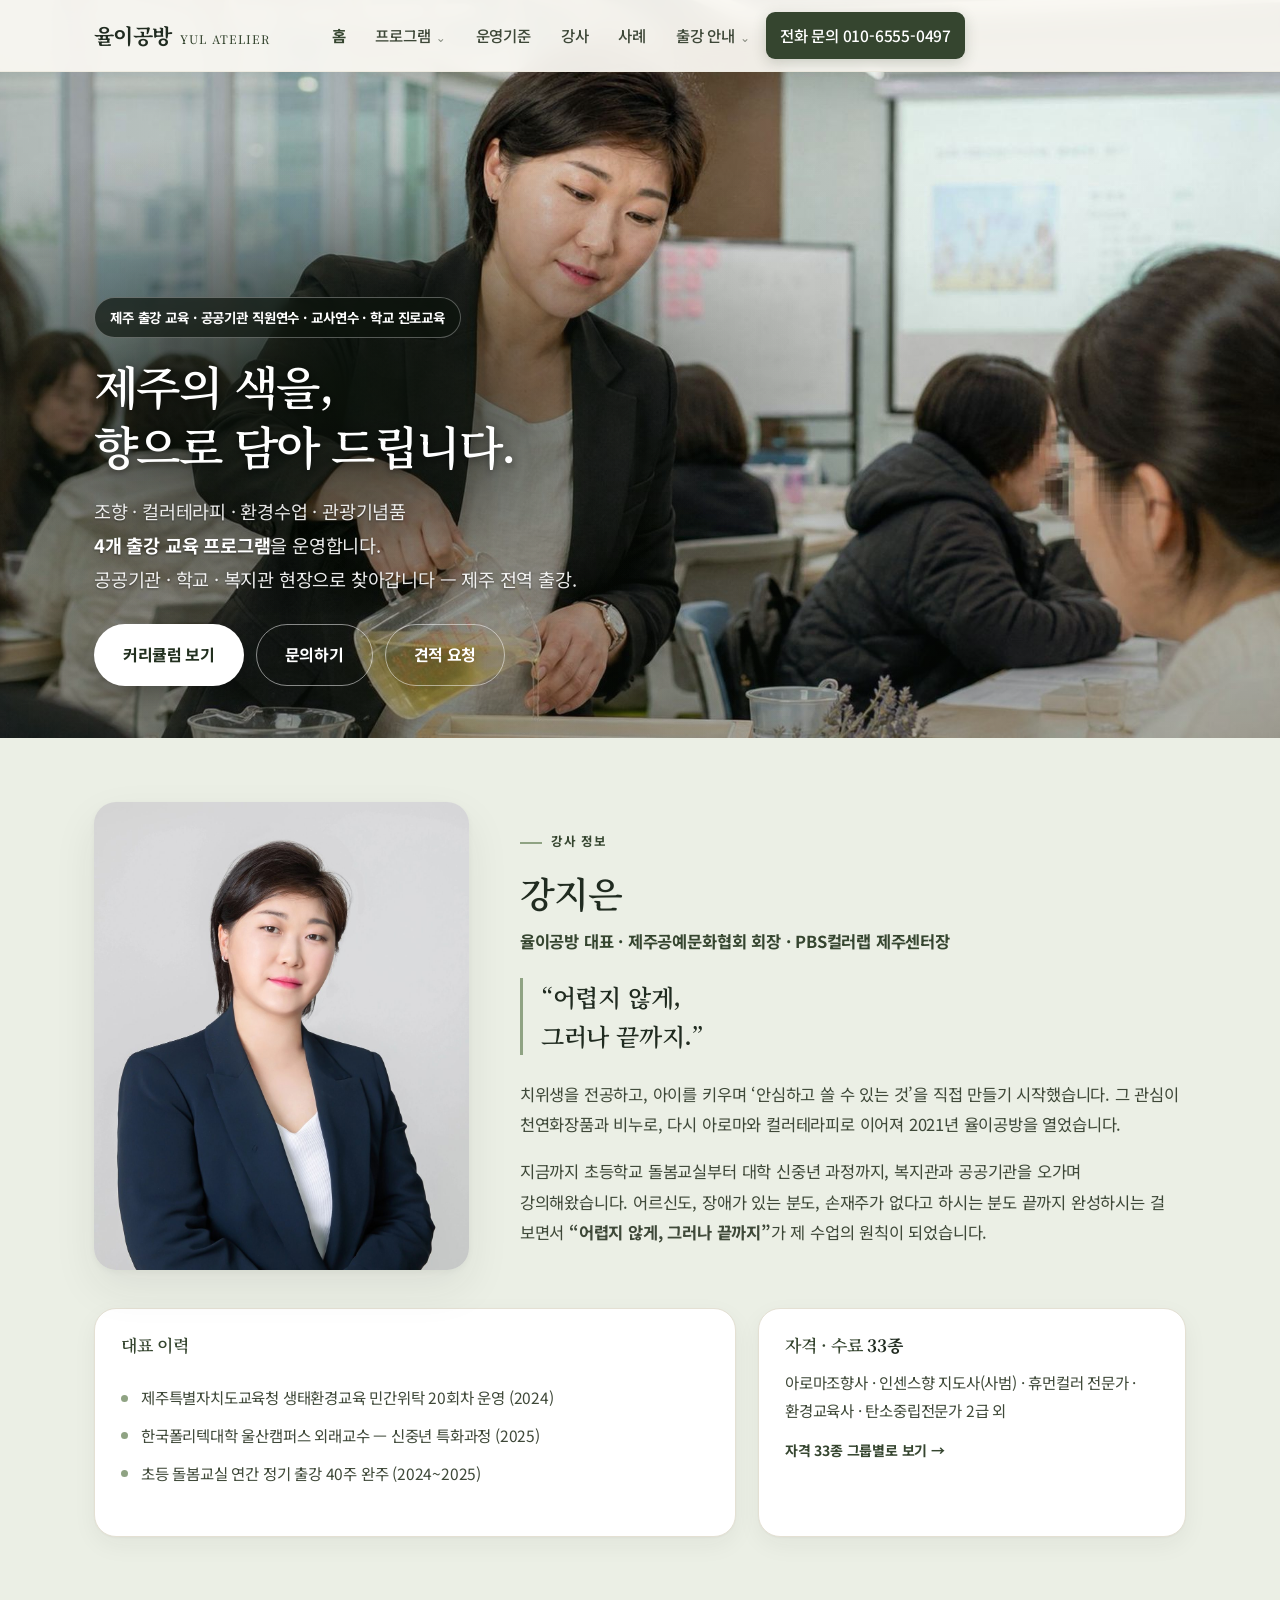
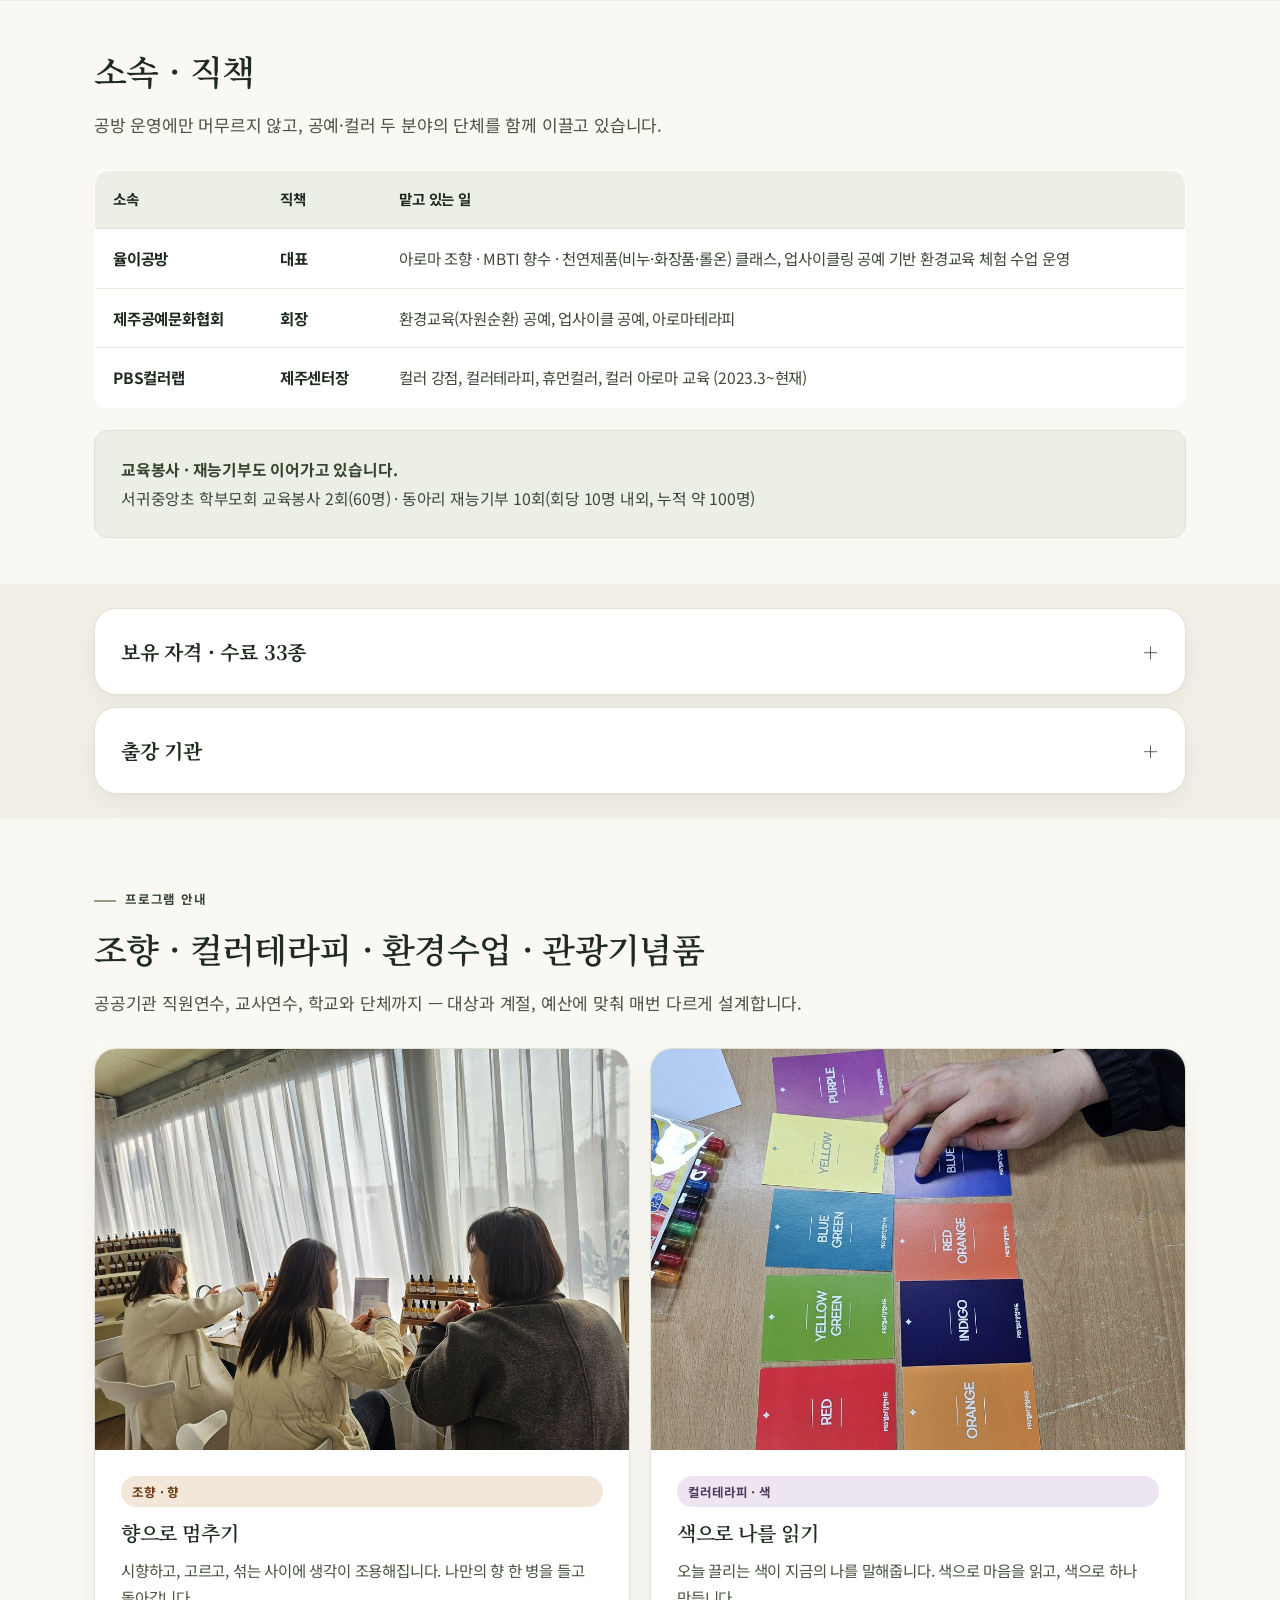
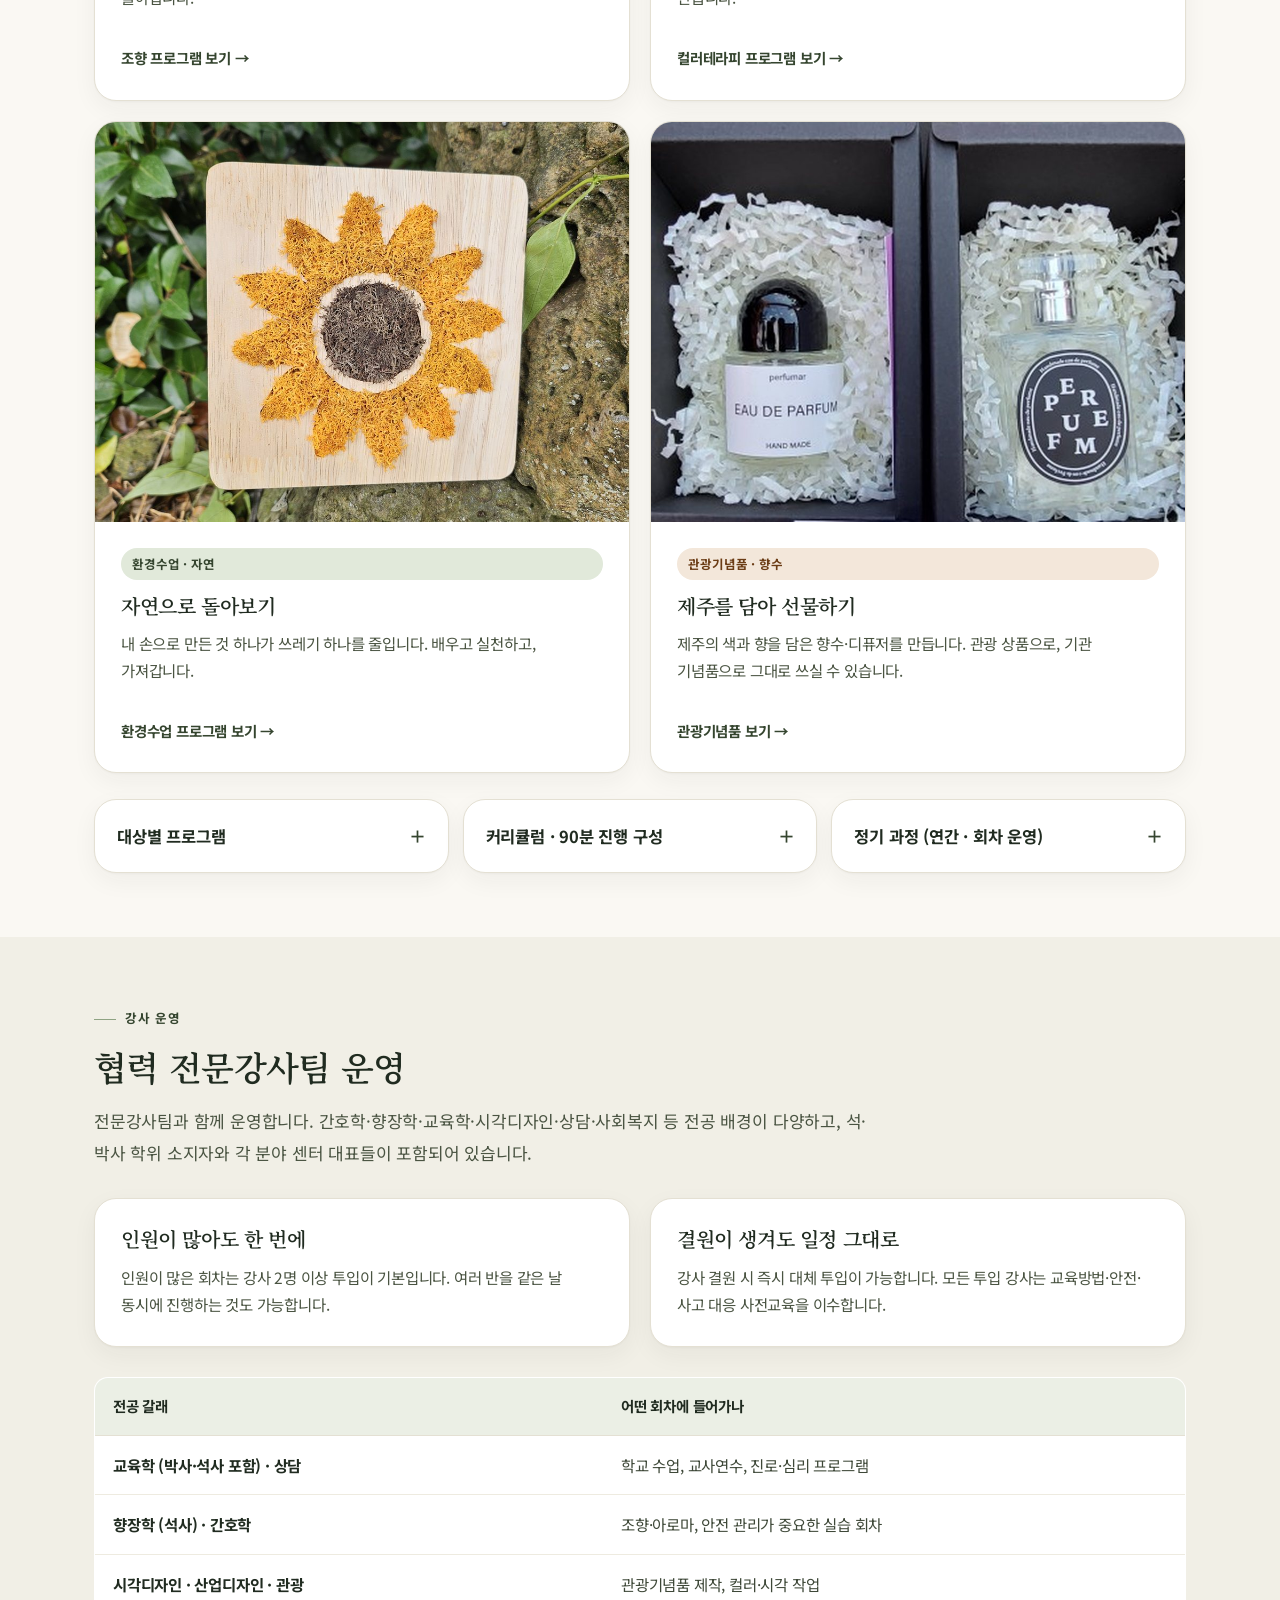
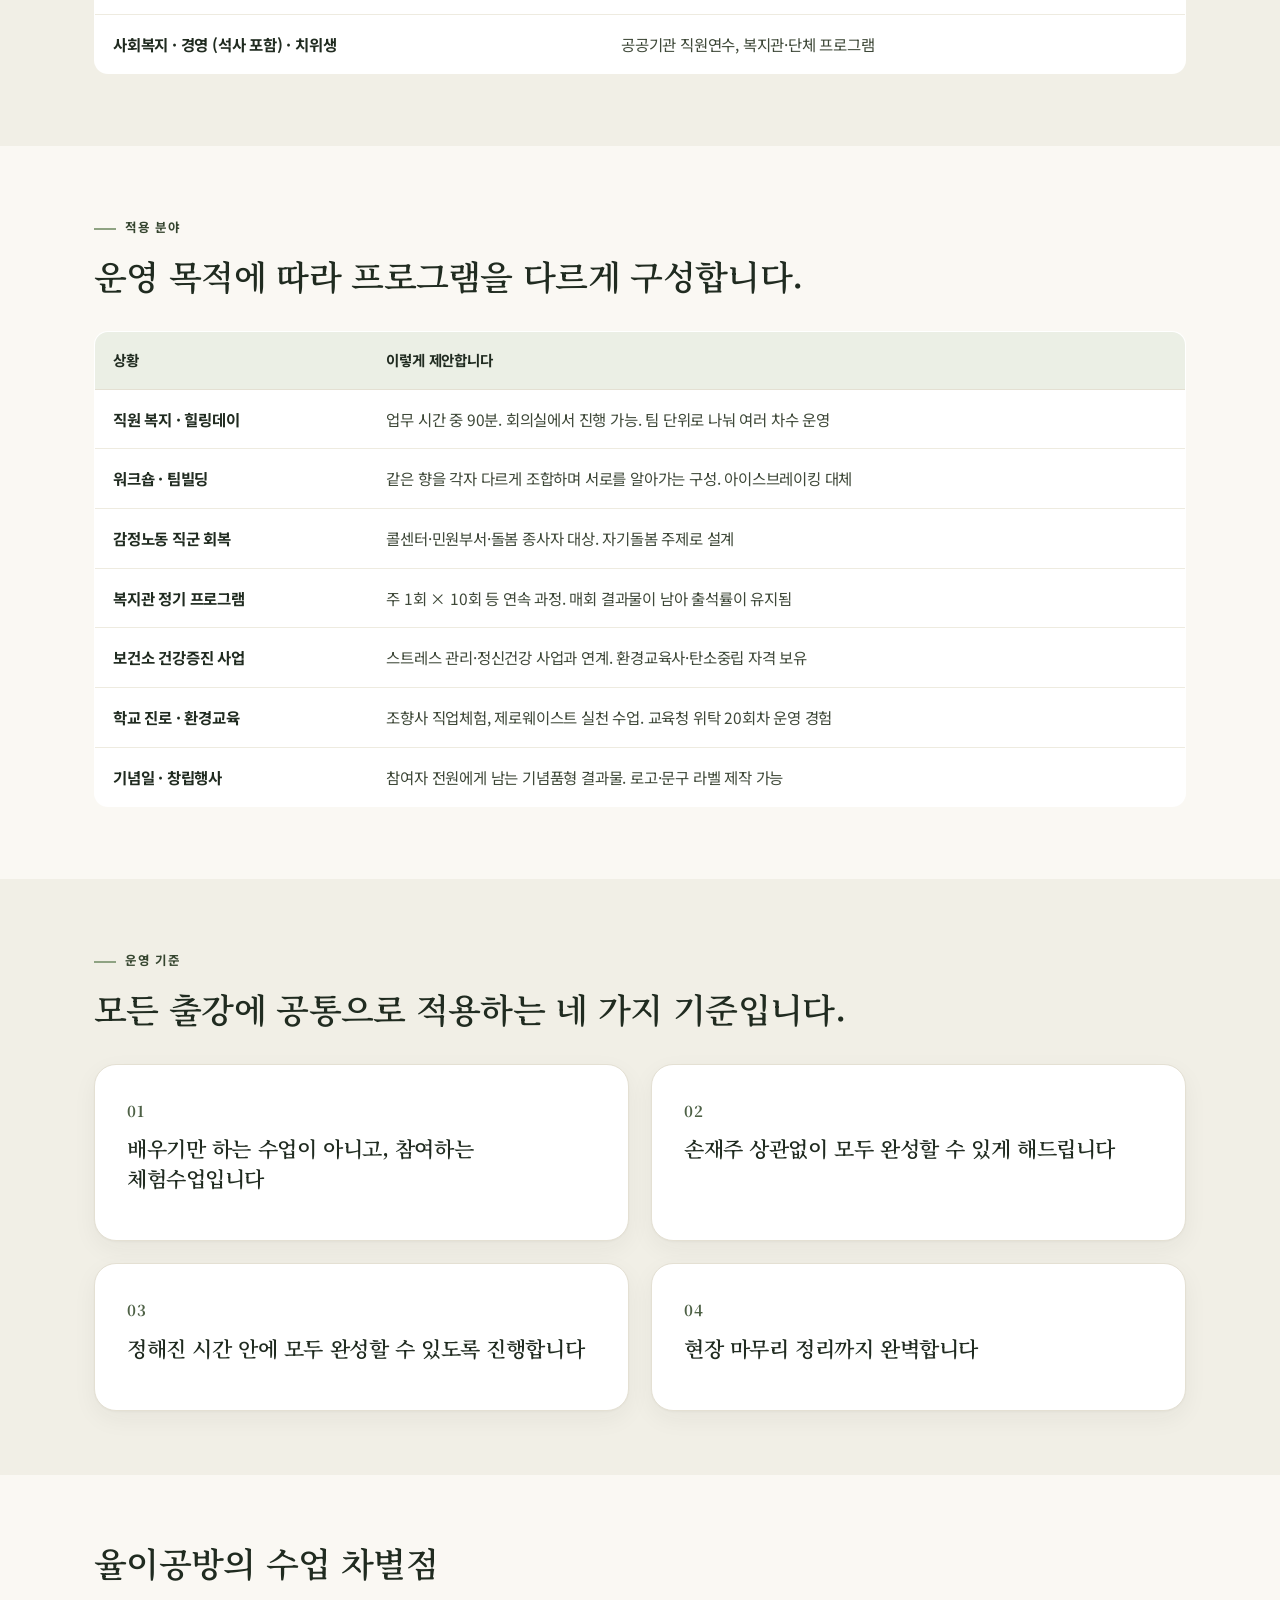
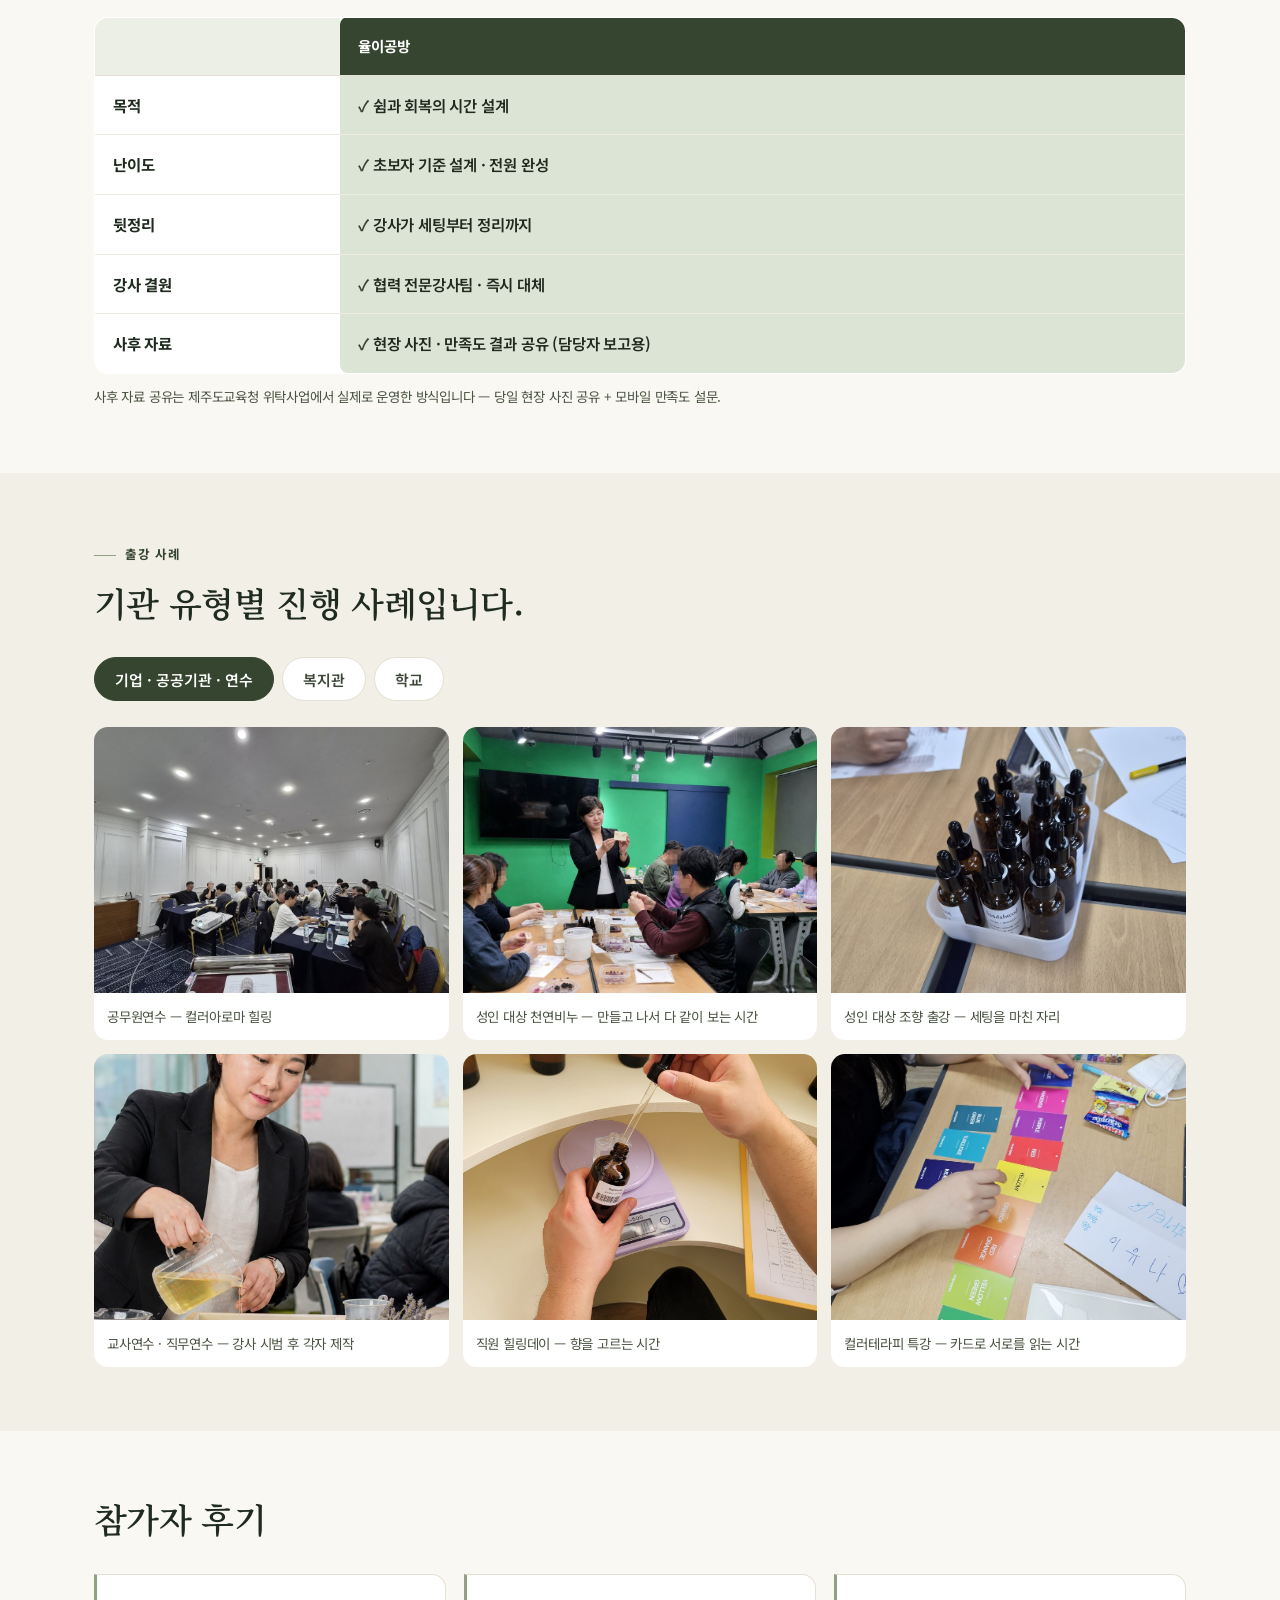
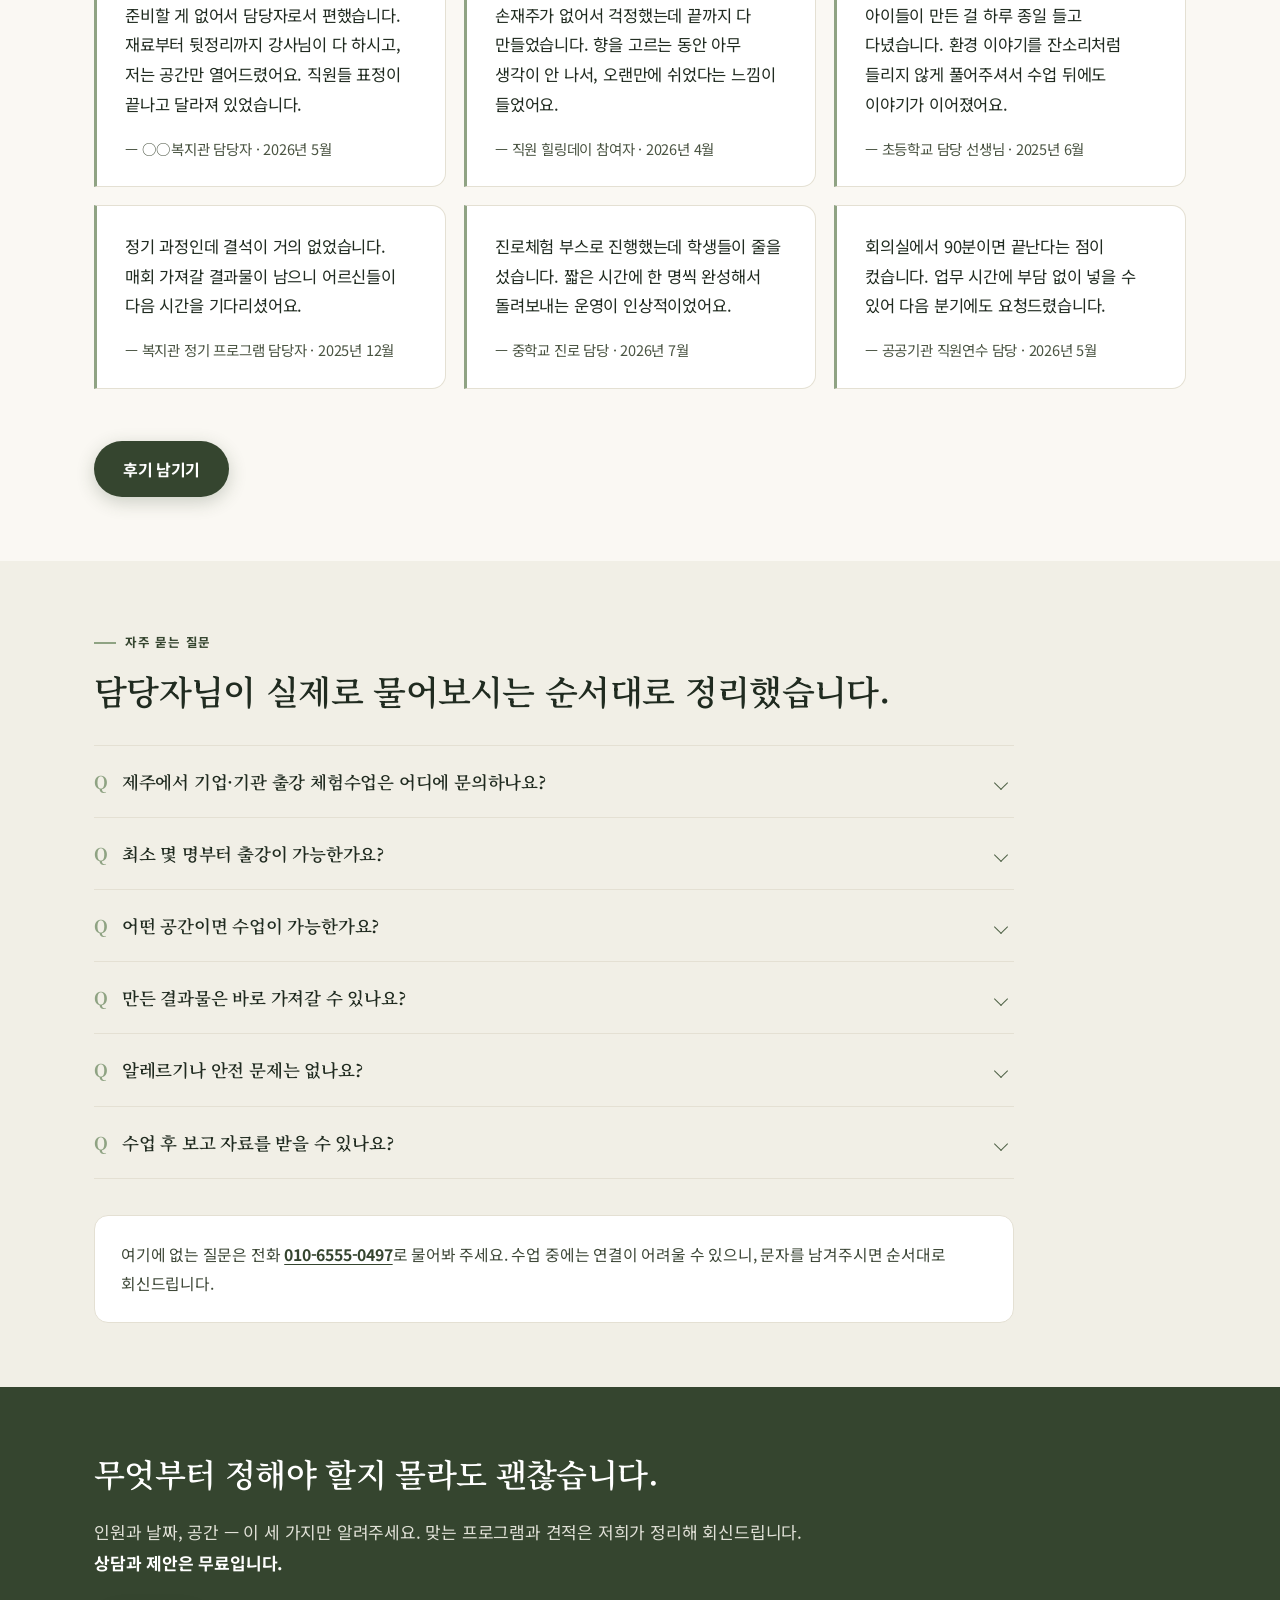
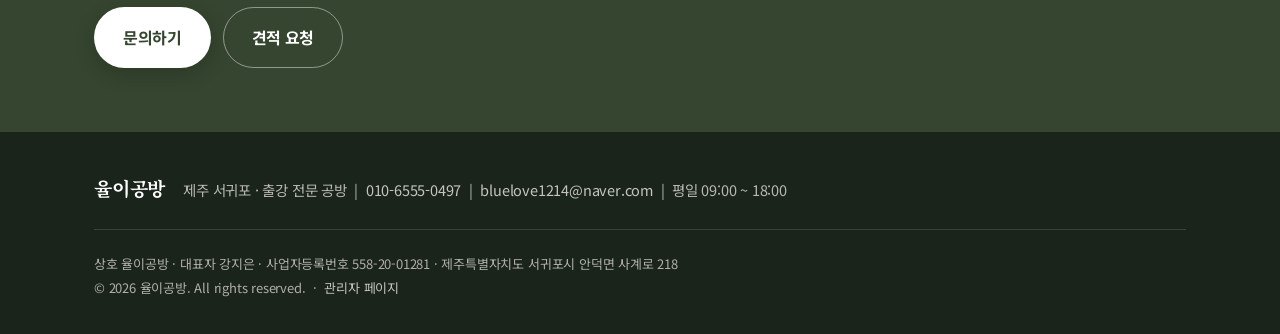
==== index.html @ c39d5381 "Add files via upload" ====
<!DOCTYPE html>
<html lang="ko">
<head>
<meta charset="utf-8">
<meta name="viewport" content="width=device-width,initial-scale=1,viewport-fit=cover">
<title>제주 출강 전문 공방 | 율이공방 · 공공기관 직원연수 · 교사연수 · 향수 만들기</title>
<meta name="description" content="제주 출강 전문 공방 율이공방. 제주의 색을 향으로 담습니다. 공공기관 직원연수, 교사연수, 학교 교육, 관광기념품 향수 만들기. 재료 준비부터 뒷정리까지 저희가 하고, 정해진 시간 안에 전원 완성합니다.">
<meta name="keywords" content="제주 출강수업, 공공기관 직원연수, 공무원 교육, 교사연수, 제주 조향클래스, 제주 향수만들기 출강, 관광기념품 향수, 학교 체험교육, 컬러테라피 출강, 퍼스널컬러 강의, 환경교육 출강, 천연비누 만들기 출강, 단체 체험수업, 서귀포 공방, 아로마테라피 강의">
<meta name="author" content="율이공방 강지은">
<!-- TODO 배포 시 아래 주소를 실제 도메인으로 한꺼번에 바꿔 주세요 (canonical / og:url / sitemap.xml / robots.txt) -->
<link rel="canonical" href="https://yulyi.co.kr/">

<meta property="og:type" content="website">
<meta property="og:site_name" content="율이공방">
<meta property="og:locale" content="ko_KR">
<meta property="og:url" content="https://yulyi.co.kr/">
<meta property="og:title" content="제주의 색을, 향으로 담아 드립니다 | 율이공방">
<meta property="og:description" content="제주 출강 전문 공방. 공공기관 직원연수·교사연수·학교 교육·관광기념품 향수 만들기. 준비부터 뒷정리까지 저희가 합니다.">
<meta property="og:image" content="https://yulyi.co.kr/og-cover.jpg">
<meta property="og:image:width" content="1200">
<meta property="og:image:height" content="630">
<meta property="og:image:type" content="image/jpeg">
<meta property="og:image:alt" content="율이공방 대표 강지은 — 제주 출강 전문 공방">
<meta name="twitter:card" content="summary_large_image">
<meta name="twitter:title" content="제주의 색을, 향으로 담아 드립니다 | 율이공방">
<meta name="twitter:description" content="제주 출강 전문 공방. 공공기관 직원연수·교사연수·향수 만들기.">
<meta name="twitter:image" content="https://yulyi.co.kr/og-cover.jpg">
<meta name="theme-color" content="#35452F">

<link rel="icon" href="/favicon.ico" sizes="any">
<link rel="icon" href="/favicon.svg" type="image/svg+xml">
<link rel="apple-touch-icon" href="/apple-touch-icon.png">
<!-- 영상이 시작되기 전까지 보일 포스터(첫 프레임)를 가장 먼저 받아온다 -->
<link rel="preload" as="image" href="assets/img/hero-video-poster.jpg"
      media="(min-width:701px)" fetchpriority="high">
<link rel="preload" as="image" href="assets/img/hero-video-poster-m.jpg"
      media="(max-width:700px)" fetchpriority="high">
<!-- 검색엔진 소유확인 — 등록하면 아래 두 줄의 주석을 풀고 코드를 넣으세요
<meta name="naver-site-verification" content="여기에 네이버 코드">
<meta name="google-site-verification" content="여기에 구글 코드">
-->
<link rel="preconnect" href="https://fonts.googleapis.com">
<link rel="preconnect" href="https://fonts.gstatic.com" crossorigin>
<link href="https://fonts.googleapis.com/css2?family=Noto+Sans+KR:wght@400;500;700&family=Noto+Serif+KR:wght@500;600;700&display=optional" rel="stylesheet">
<link rel="stylesheet" href="assets/style.css?v=26">

<script type="application/ld+json">
{ "@context":"https://schema.org",
  "@graph":[
    { "@type":"WebSite",
      "@id":"https://yulyi.co.kr/#website",
      "name":"율이공방",
      "url":"https://yulyi.co.kr/",
      "inLanguage":"ko-KR",
      "publisher":{ "@id":"https://yulyi.co.kr/#org" } },
    { "@type":"WebPage",
      "@id":"https://yulyi.co.kr/#webpage",
      "url":"https://yulyi.co.kr/",
      "name":"제주 출강 전문 공방 | 율이공방",
      "isPartOf":{ "@id":"https://yulyi.co.kr/#website" },
      "about":{ "@id":"https://yulyi.co.kr/#org" },
      "primaryImageOfPage":"https://yulyi.co.kr/og-cover.jpg" },
    { "@type":["Organization","LocalBusiness"],
      "@id":"https://yulyi.co.kr/#org",
      "name":"율이공방",
      "alternateName":"Yul Atelier",
      "url":"https://yulyi.co.kr/",
      "description":"제주 서귀포에 있는 출강 전문 공방. 공공기관 직원연수, 교사연수, 학교 교육, 관광기념품 향수 만들기를 제주 전역으로 찾아가 진행합니다.",
      "foundingDate":"2021-10",
      "telephone":"+82-10-6555-0497",
      "email":"bluelove1214@naver.com",
      "founder":{ "@id":"https://yulyi.co.kr/#kang" },
      "employee":{ "@id":"https://yulyi.co.kr/#kang" },
      "address":{ "@type":"PostalAddress","streetAddress":"안덕면 사계로 218","addressLocality":"서귀포시","addressRegion":"제주특별자치도","addressCountry":"KR" },
      "areaServed": ["제주특별자치도"],
      "openingHours":"Mo-Fr 09:00-18:00",
      "image":"https://yulyi.co.kr/og-cover.jpg",
      "makesOffer":[
        {"@type":"Offer","itemOffered":{"@type":"Service","name":"조향 출강 수업 — 나만의 시그니처 향수·아로마 롤온"}},
        {"@type":"Offer","itemOffered":{"@type":"Service","name":"컬러테라피 출강 수업 — 휴먼컬러·컬러강점"}},
        {"@type":"Offer","itemOffered":{"@type":"Service","name":"환경수업 출강 — 천연제품·업사이클링·스칸디아모스"}},
        {"@type":"Offer","itemOffered":{"@type":"Service","name":"관광기념품 향수 제작 — 제주 관광상품·기관 기념품"}}
      ]
    },
    { "@type":"Person",
      "@id":"https://yulyi.co.kr/#kang",
      "name":"강지은",
      "jobTitle":"율이공방 대표 · 제주공예문화협회 회장 · PBS컬러랩 제주센터장",
      "worksFor":{ "@id":"https://yulyi.co.kr/#org" },
      "image":"https://yulyi.co.kr/assets/img/kang-jieun.jpg",
      "knowsAbout":["조향","아로마테라피","컬러테라피","퍼스널컬러","환경교육","탄소중립","천연화장품","천연비누"],
      "hasCredential":[
        {"@type":"EducationalOccupationalCredential","name":"필크라이스트 아로마 조향사","credentialCategory":"자격증","recognizedBy":{"@type":"Organization","name":"국제아로마테라피협회(IAA)"}},
        {"@type":"EducationalOccupationalCredential","name":"인센스 향 지도사(사범)","credentialCategory":"자격증","recognizedBy":{"@type":"Organization","name":"한국양초공예협회(KCCA)"}},
        {"@type":"EducationalOccupationalCredential","name":"Color Practitioner Course","credentialCategory":"자격증","recognizedBy":{"@type":"Organization","name":"(사)한국색채심리치료협회"}},
        {"@type":"EducationalOccupationalCredential","name":"환경교육사 3급","credentialCategory":"국가자격","recognizedBy":{"@type":"Organization","name":"기후에너지환경부"}},
        {"@type":"EducationalOccupationalCredential","name":"탄소중립전문가 2급","credentialCategory":"자격증"}
      ]
    }
  ]}
</script>
</head>
<body id="top">

<header class="hd">
  <div class="wrap hd-in">
    <a class="logo" href="#top">율이공방<em>YUL ATELIER</em></a>
    <button class="burger" aria-label="메뉴 열기" aria-expanded="false"><span></span><span></span><span></span></button>
    <nav class="nav">
      <a href="#top" aria-current="page">홈</a>
      <span class="drop"><a href="#curriculum">프로그램</a>
        <span class="drop-menu">
          <a href="scent.html">조향</a>
          <a href="color.html">컬러테라피</a>
          <a href="eco.html">환경수업</a>
          <a href="tour.html">기념품</a>
        </span>
      </span>
      <a href="#promises">운영기준</a>
      <a href="#teacher">강사</a>
      <a href="#portfolio">사례</a>
      <span class="drop"><a href="#flow">출강 안내</a>
        <span class="drop-menu">
          <a href="#flow">진행 구성 (90분)</a>
          <a href="#annual">정기 과정</a>
          <a href="#faq">자주 묻는 질문</a>
        </span>
      </span>
      <a class="btn-ask" href="tel:01065550497">전화 문의 010-6555-0497</a>
    </nav>
  </div>
</header>

<main>

<section class="hero" aria-label="율이공방 소개">
  <div class="hero-slides" aria-hidden="true">
    <!-- PC용(가로)과 폰용(세로)을 화면 폭에 맞춰 골라 받습니다.
         포스터는 영상의 첫 프레임이라 시작할 때 화면이 튀지 않습니다.
         data-src / data-poster-m 은 배포 패키지가 파일을 챙겨 가는 표시이기도 합니다. -->
    <video class="hero-video" autoplay muted loop playsinline preload="auto"
           width="1920" height="1080"
           poster="assets/img/hero-video-poster.jpg"
           data-src="assets/video/hero-a2.mp4"
           data-src-m="assets/video/hero-a2-m.mp4"
           data-poster-m="assets/img/hero-video-poster-m.jpg"></video>
    <script>
    (function(){
      var v = document.currentScript.previousElementSibling;
      if (matchMedia('(max-width:700px)').matches){
        v.poster = v.getAttribute('data-poster-m');
        v.src = v.getAttribute('data-src-m');
      } else {
        v.src = v.getAttribute('data-src');
      }
      if (matchMedia('(prefers-reduced-motion: reduce)').matches){
        v.removeAttribute('autoplay'); v.removeAttribute('loop');
      }
    })();
    </script>
  </div>
  <p class="sr-only" data-cms="index-73af0b14">수업 영상이 배경으로 반복 재생됩니다 — 강사가 재료를 나누어 주는 장면.</p>

  <div class="wrap hero-wrap">
    <div class="hero-panel">
      <!-- 폰에서는 글자 덩어리를 줄여 영상이 더 많이 보이게 합니다.
           `.pc-only` 로 감싼 부분은 폰에서만 숨겨지고, PC 에서는 그대로 나옵니다. -->
      <span class="tag">제주 출강<span class="pc-only"> 교육</span> · 공공기관 직원연수 · 교사연수<span class="pc-only"> · 학교 진로교육</span></span>
      <h1 class="shine" data-cms="hero-title">제주의 색을,<span class="sep">향으로 담아 드립니다.</span></h1>
      <p class="sub" data-cms="hero-sub">조향 · 컬러테라피 · 환경수업 · 관광기념품<br>
        <strong>4개 출강 교육 프로그램</strong>을 운영합니다.<span class="pc-only"><br>
        공공기관 · 학교 · 복지관 현장으로 찾아갑니다 — 제주 전역 출강.</span></p>
      <div class="btn-row">
        <a class="btn btn-primary" href="#curriculum">커리큘럼 보기</a>
        <a class="btn btn-ghost" href="tel:01065550497">문의하기</a>
        <a class="btn btn-ghost" href="mailto:bluelove1214@naver.com?subject=%5B%EC%9C%A4%EC%9D%B4%EA%B3%B5%EB%B0%A9%5D%20%EC%B6%9C%EA%B0%95%20%EA%B2%AC%EC%A0%81%20%EC%9A%94%EC%B2%AD&body=%EA%B8%B0%EA%B4%80%C2%B7%ED%9A%8C%EC%82%AC%EB%AA%85%3A%0D%0A%EB%8B%B4%EB%8B%B9%EC%9E%90%20%EC%84%B1%ED%95%A8%3A%0D%0A%EC%97%B0%EB%9D%BC%EC%B2%98%3A%0D%0A%EC%B0%B8%EC%97%AC%20%EC%9D%B8%EC%9B%90%3A%0D%0A%ED%9D%AC%EB%A7%9D%20%EC%9D%BC%EC%A0%95%3A%0D%0A%ED%9D%AC%EB%A7%9D%20%ED%94%84%EB%A1%9C%EA%B7%B8%EB%9E%A8%3A%0D%0A%EC%98%88%EC%82%B0%20%EB%B2%94%EC%9C%84%3A%0D%0A%EA%B3%B5%EA%B0%84%20%EC%A1%B0%EA%B1%B4(%EC%A0%84%EA%B8%B0%C2%B7%EC%88%98%EB%8F%84%20%EC%97%AC%EB%B6%80)%3A">견적 요청</a>
      </div>
    </div>
  </div>
</section>

<section id="teacher" class="sec owner">
  <div class="wrap owner-in">
    <div class="owner-pic">
      <img src="assets/img/kang-jieun.jpg" data-cms-img="owner" alt="율이공방 대표 강지은" width="1100" height="1375">
    </div>
    <div>
      <span class="eyebrow">강사 정보</span>
      <h2 data-cms="index-de6bcff9">강지은</h2>
      <p class="role" data-cms="index-90ef2325">율이공방 대표 · 제주공예문화협회 회장 · PBS컬러랩 제주센터장</p>
      <blockquote data-cms="index-2fb854b4">“어렵지 않게,<br>그러나 끝까지.”</blockquote>
      <div data-cms="index-f19b45a1">
        <p data-cms="index-339a1ed4">치위생을 전공하고, 아이를 키우며 ‘안심하고 쓸 수 있는 것’을 직접 만들기 시작했습니다.
          그 관심이 천연화장품과 비누로, 다시 아로마와 컬러테라피로 이어져 2021년 율이공방을 열었습니다.</p>
        <p data-cms="index-65d246bc">지금까지 초등학교 돌봄교실부터 대학 신중년 과정까지, 복지관과 공공기관을 오가며 강의해왔습니다.
          어르신도, 장애가 있는 분도, 손재주가 없다고 하시는 분도 끝까지 완성하시는 걸 보면서
          <strong>“어렵지 않게, 그러나 끝까지”</strong>가 제 수업의 원칙이 되었습니다.</p>
      </div>
    </div>
  </div>

  <!-- 자격·이력은 별도 칸으로 — 글 기둥에 같이 두면 사진 옆 여백이 너무 커진다 -->
  <div class="wrap cred-band">
    <div class="cred">
      <h3 data-cms="index-2e2d9fc6">대표 이력</h3>
      <ul class="facts">
        <li data-cms="index-5628fa27">제주특별자치도교육청 생태환경교육 민간위탁 20회차 운영 (2024)</li>
        <li data-cms="index-71d03b07">한국폴리텍대학 울산캠퍼스 외래교수 — 신중년 특화과정 (2025)</li>
        <li data-cms="index-1a7282d6">초등 돌봄교실 연간 정기 출강 40주 완주 (2024~2025)</li>
      </ul>
    </div>
    <div class="cred">
      <h3 data-cms="index-a25423f2">자격 · 수료 <b>33종</b></h3>
      <p data-cms="index-09a5fbb0">아로마조향사 · 인센스향 지도사(사범) · 휴먼컬러 전문가 · 환경교육사 · 탄소중립전문가 2급 외</p>
      <a href="#certs">자격 33종 그룹별로 보기 →</a>
    </div>
  </div>
</section>

<section class="sec tight">
  <div class="wrap">
    <div class="sec-head">
      <h2 data-cms="index-70109ac1">소속 · 직책</h2>
      <p data-cms="index-54012211">공방 운영에만 머무르지 않고, 공예·컬러 두 분야의 단체를 함께 이끌고 있습니다.</p>
    </div>
    <div class="tbl-scroll">
      <table>
        <thead><tr><th data-cms="index-fbe1809c">소속</th><th data-cms="index-ab9ea2db">직책</th><th data-cms="index-4cf5851e">맡고 있는 일</th></tr></thead>
        <tbody>
          <tr><th data-cms="index-04874039">율이공방</th><td data-cms="index-54c0814c"><strong>대표</strong></td>
            <td data-cms="index-976ac136">아로마 조향 · MBTI 향수 · 천연제품(비누·화장품·롤온) 클래스, 업사이클링 공예 기반 환경교육 체험 수업 운영</td></tr>
          <tr><th data-cms="index-004beb96">제주공예문화협회</th><td data-cms="index-69f026fe"><strong>회장</strong></td>
            <td data-cms="index-673823d7">환경교육(자원순환) 공예, 업사이클 공예, 아로마테라피</td></tr>
          <tr><th data-cms="index-7bc1516b">PBS컬러랩</th><td data-cms="index-c63d66d0"><strong>제주센터장</strong></td>
            <td data-cms="index-c1db3967">컬러 강점, 컬러테라피, 휴먼컬러, 컬러 아로마 교육 (2023.3~현재)</td></tr>
        </tbody>
      </table>
    </div>
    <div class="note" style="margin-top:22px" data-cms="index-322e2bfd">
      <b>교육봉사 · 재능기부도 이어가고 있습니다.</b><br>
      서귀중앙초 학부모회 교육봉사 2회(60명) · 동아리 재능기부 10회(회당 10명 내외, 누적 약 100명)
    </div>
  </div>
</section>

<!-- 보유 자격 · 출강 기관 — 둘 다 눌러서 펼치는 칸 -->
<section class="sec alt acc-sec">
  <div class="wrap">
<details class="acc acc-wide" id="certs">
      <summary data-cms="index-certs-sum">보유 자격 · 수료 33종</summary>
      <div class="acc-in">
<div class="cards two" style="gap:18px">

      <div class="card ax-scent"><div class="card-bd">
        <span class="axis-tag">조향 · 향 (10)</span>
        <ul class="mini-list" style="border-top:0;padding-top:0;margin-top:0">
          <li data-cms="index-cs1"><strong>필크라이스트 아로마 조향사</strong> — 국제아로마테라피협회(IAA)</li>
          <li data-cms="index-cs2"><strong>Perfumery 1 &amp; 2</strong> — 원포유향장진흥협회</li>
          <li data-cms="index-cs3"><strong>인센스 향 지도사 (사범)</strong> — 한국양초공예협회(KCCA)</li>
          <li data-cms="index-cs4">인센스 수료</li>
          <li data-cms="index-cs5">P.O.MBTI Class 수료 — 한국양초공예협회(KCCA)</li>
          <li data-cms="index-cs6">MBTI 조향 수료</li>
          <li data-cms="index-cs7">아로마강사 1급 — 국제아로마테라피협회(IAA)</li>
          <li data-cms="index-cs8">아로마강사 2급 — 국제아로마테라피협회(IAA)</li>
          <li data-cms="index-cs9">아로마캔들 지도사 — 국제아로마디자인센터(ICAD)</li>
          <li data-cms="index-cs10">디자인 캔들 지도사</li>
        </ul>
      </div></div>

      <div class="card ax-color"><div class="card-bd">
        <span class="axis-tag">컬러 (6)</span>
        <ul class="mini-list" style="border-top:0;padding-top:0;margin-top:0">
          <li data-cms="index-cc1"><strong>Color Practitioner Course</strong> — JCLTA 한국지부 / (사)한국색채심리치료협회</li>
          <li data-cms="index-cc2">휴먼컬러 전문가</li>
          <li data-cms="index-cc3">휴먼컬러 심화 컨설턴트</li>
          <li data-cms="index-cc4">컬러넘버 수비학 전문가</li>
          <li data-cms="index-cc5">컬러강점 전문가 2급</li>
          <li data-cms="index-cc6">색채학(K776) 수료</li>
        </ul>
      </div></div>

      <div class="card ax-eco"><div class="card-bd">
        <span class="axis-tag">환경수업 (4)</span>
        <ul class="mini-list" style="border-top:0;padding-top:0;margin-top:0">
          <li data-cms="index-ce1"><strong>환경교육사 3급</strong> — 기후에너지환경부 (국가자격)</li>
          <li data-cms="index-ce2"><strong>탄소중립전문가 2급</strong> — 에듀블록플랫폼(주)</li>
          <li data-cms="index-ce3">제로웨이스트 전문강사 — 국제아로마테라피협회(IAA)</li>
          <li data-cms="index-ce4">스칸디아모스 1급</li>
        </ul>
        <p class="quiet" style="margin-top:14px;font-size:14.5px" data-cms="index-ce-note">환경교육사 3급은 국가자격입니다. 공공기관 환경·탄소중립 사업 참여 시 자격 요건을 충족합니다.</p>
      </div></div>

      <div class="card"><div class="card-bd">
        <span class="axis-tag">기타 · 리더십 (13)</span>
        <ul class="mini-list" style="border-top:0;padding-top:0;margin-top:0">
          <li data-cms="index-cg1">천연비누강사 1급 · 2급 — 국제아로마테라피협회(IAA)</li>
          <li data-cms="index-cg2">화장품강사 1급 · 2급 — 국제아로마테라피협회(IAA)</li>
          <li data-cms="index-cg3">발효화장품 전문강사 · 모발화장품 전문강사</li>
          <li data-cms="index-cg4">디자인비누 전문강사 · 노케미라이프 전문강사</li>
          <li data-cms="index-cg5">루미너스 솝 · 샤이니 솝 · MP 솝</li>
          <li data-cms="index-cg6">버블마스터 · 버블클레이</li>
        </ul>
        <p class="quiet" style="margin-top:14px;font-size:14.5px" data-cms="index-cg-note">제주공예문화협회 회장 · PBS컬러랩 제주센터장으로 강사 양성과 팀 운영을 함께 맡고 있습니다.</p>
      </div></div>

    </div>
      </div>
    </details>
<details class="acc acc-wide" id="orgs">
      <summary data-cms="index-orgs-sum">출강 기관</summary>
      <div class="acc-in">
<div class="cards two" style="gap:18px">
      <div class="card"><div class="card-bd">
        <span class="axis-tag">학교 · 대학</span>
        <ul class="mini-list" style="border-top:0;padding-top:0;margin-top:0">
          <li data-cms="index-org-s1">서귀중앙초등학교</li>
          <li data-cms="index-org-s2">중앙초등학교</li>
          <li data-cms="index-org-s3">서귀포 토평초등학교</li>
          <li data-cms="index-org-s4">도순초등학교</li>
          <li data-cms="index-org-s5">조천초등학교</li>
          <li data-cms="index-org-s6">인화초등학교</li>
          <li data-cms="index-org-s7">한마음초등학교</li>
          <li data-cms="index-org-s8">대신중학교</li>
          <li data-cms="index-org-s9">중문중학교</li>
          <li data-cms="index-org-s10">남주중학교</li>
          <li data-cms="index-org-s11">청운중학교</li>
          <li data-cms="index-org-s12">월평중학교</li>
          <li data-cms="index-org-s13">제주중앙중학교</li>
          <li data-cms="index-org-s14">제주사범대학교 부설중학교</li>
          <li data-cms="index-org-s15">성산고등학교</li>
          <li data-cms="index-org-s16">중문고등학교</li>
          <li data-cms="index-org-s17">제주여자고등학교</li>
          <li data-cms="index-org-s18">제주외국어고등학교</li>
          <li data-cms="index-org-s19">한국뷰티고등학교</li>
          <li data-cms="index-org-s20">한국폴리텍대학 울산캠퍼스</li>
        </ul>
      </div></div>
      <div class="card"><div class="card-bd">
        <span class="axis-tag">기관 · 공공</span>
        <ul class="mini-list" style="border-top:0;padding-top:0;margin-top:0">
          <li data-cms="index-org-g1">제주특별자치도교육청</li>
          <li data-cms="index-org-g2">탐라교육원 (교육청 연수기관)</li>
          <li data-cms="index-org-g3">충남지속발전협의회</li>
          <li data-cms="index-org-g4">제주시정신건강복지센터</li>
          <li data-cms="index-org-g5">서귀포 서부보건소</li>
          <li data-cms="index-org-g6">서귀포 공무원연금공단</li>
          <li data-cms="index-org-g7">울산 남구 세무공무원</li>
          <li data-cms="index-org-g8">남목청소년문화의집</li>
          <li data-cms="index-org-g9">서귀포장애인종합복지관</li>
          <li data-cms="index-org-g10">서귀포노인복지관</li>
          <li data-cms="index-org-g11">하늘빛 복지타운</li>
          <li data-cms="index-org-g12">제주공예문화협회 · PBS컬러랩 제주센터</li>
        </ul>
      </div></div>
    </div>
    <p class="tbl-note" data-cms="index-org-corp"><b>기업</b> — 제주호텔 브릿지 (시그니처 향 기획·개발). 기업 워크숍 · 창립행사 기념품 제작도 진행합니다.</p>
      </div>
    </details>
  </div>
</section>

<section id="curriculum" class="sec">
  <div class="wrap">
    <div class="sec-head">
      <span class="eyebrow">프로그램 안내</span>
      <h2 data-cms="index-ec4d3db8">조향 · 컬러테라피 · 환경수업 · 관광기념품</h2>
      <p data-cms="index-3781c3c7">공공기관 직원연수, 교사연수, 학교와 단체까지 —
        대상과 계절, 예산에 맞춰 매번 다르게 설계합니다.</p>
    </div>
    <div class="cards two">
      <a class="card ax-scent" href="scent.html">
        <div class="card-pic"><img src="assets/img/card-scent.jpg" alt="밝은 창가에서 시향지를 들고 향을 고르는 참여자들" width="1000" height="750" loading="lazy"></div>
        <div class="card-bd">
          <span class="axis-tag">조향 · 향</span>
          <h3 data-cms="index-bb8139c5">향으로 멈추기</h3>
          <p data-cms="index-4ad84e87">시향하고, 고르고, 섞는 사이에 생각이 조용해집니다. 나만의 향 한 병을 들고 돌아갑니다.</p>
          <span class="card-more">조향 프로그램 보기</span>
        </div>
      </a>
      <a class="card ax-color" href="color.html">
        <div class="card-pic"><img src="assets/img/card-color.jpg" alt="책상 위에 펼쳐진 컬러 카드를 고르는 참여자의 손" width="1000" height="750" loading="lazy"></div>
        <div class="card-bd">
          <span class="axis-tag">컬러테라피 · 색</span>
          <h3 data-cms="index-9e1491d0">색으로 나를 읽기</h3>
          <p data-cms="index-d3260e45">오늘 끌리는 색이 지금의 나를 말해줍니다. 색으로 마음을 읽고, 색으로 하나 만듭니다.</p>
          <span class="card-more">컬러테라피 프로그램 보기</span>
        </div>
      </a>
      <a class="card ax-eco" href="eco.html">
        <div class="card-pic"><img src="assets/img/card-eco.jpg" alt="자연광 아래 놓인 스칸디아모스 해바라기 액자" width="1000" height="750" loading="lazy"></div>
        <div class="card-bd">
          <span class="axis-tag">환경수업 · 자연</span>
          <h3 data-cms="index-17912bcc">자연으로 돌아보기</h3>
          <p data-cms="index-65cd85e0">내 손으로 만든 것 하나가 쓰레기 하나를 줄입니다. 배우고 실천하고, 가져갑니다.</p>
          <span class="card-more">환경수업 프로그램 보기</span>
        </div>
      </a>
      <a class="card ax-scent" href="tour.html">
        <div class="card-pic"><img src="assets/img/card-tour.jpg" alt="선물 상자에 담긴 수제 향수 두 병" width="1000" height="750" loading="lazy"></div>
        <div class="card-bd">
          <span class="axis-tag">관광기념품 · 향수</span>
          <h3 data-cms="index-685e2571">제주를 담아 선물하기</h3>
          <p data-cms="index-8c4f7dda">제주의 색과 향을 담은 향수·디퓨저를 만듭니다. 관광 상품으로, 기관 기념품으로 그대로 쓰실 수 있습니다.</p>
          <span class="card-more">관광기념품 보기</span>
        </div>
      </a>
    </div>

    <!-- 클릭하면 펼쳐지는 세 칸 — 대상별 프로그램 · 커리큘럼 · 정기 과정 -->
    <div class="acc-grid">
      <details class="acc" id="pick">
        <summary data-cms="index-acc1">대상별 프로그램</summary>
        <div class="acc-in">
<div class="tbl-scroll">
      <table class="">
        <thead><tr><th data-cms="index-751369c6">참여 대상</th><th data-cms="index-e7d7796d">먼저 권해드리는 프로그램</th><th data-cms="index-415ac7d7">이유</th></tr></thead>
        <tbody>
          <tr><td data-cms="index-de5117e9"><strong>어르신 (65세 이상)</strong></td><td data-cms="index-5de28402">아로마 롤온 · 컬러 심리 스칸디아모스</td><td data-cms="index-cde610e4">손에 힘이 덜 들어가고, 앉은 자리에서 끝납니다. 소근육 운동을 겸합니다</td></tr>
          <tr><td data-cms="index-97ca2a1d"><strong>장애가 있는 분</strong></td><td data-cms="index-469f3476">아로마 롤온 · 천연비누</td><td data-cms="index-a6afab33">공정이 단순해 실패가 없습니다. 서귀포장애인종합복지관 정기 출강 경험</td></tr>
          <tr><td data-cms="index-eeb91022"><strong>기업 임직원</strong></td><td data-cms="index-b980f38c">나만의 시그니처 향수 · MBTI 향수</td><td data-cms="index-7987a7b5">회의실에서 90분이면 됩니다. 아이스브레이킹을 겸합니다</td></tr>
          <tr><td data-cms="index-e156cca6"><strong>감정노동 직군</strong></td><td data-cms="index-56e23854">컬러테라피 &amp; 아로마 감정힐링</td><td data-cms="index-22b8eeda">자기돌봄을 주제로 설계합니다. 콜센터·민원부서·돌봄 종사자 대상</td></tr>
          <tr><td data-cms="index-6d8295ac"><strong>초 · 중 · 고 학생</strong></td><td data-cms="index-82bbce1f">업사이클 공예 · MBTI 향수 진로체험</td><td data-cms="index-d9deb656">환경 실천과 직업 체험으로 이어집니다. 교육청 위탁 20회차 운영</td></tr>
          <tr><td data-cms="index-4919f4e3"><strong>학부모 · 가족</strong></td><td data-cms="index-f3721790">천연 썬로션 · 천연비누</td><td data-cms="index-9218aede">집에서 실제로 쓰는 물건이 남습니다. 학부모 참여 프로그램에서 반응이 좋습니다</td></tr>
          <tr><td data-cms="index-4d690adc"><strong>공공 예산 사업</strong></td><td data-cms="index-6749c508">환경수업 전 과정</td><td data-cms="index-f42001ed">환경교육사 3급·탄소중립전문가 2급 보유. 사업비·건강증진 예산으로 집행 가능합니다</td></tr>
        </tbody>
      </table>
    </div>
        </div>
      </details>
      <details class="acc" id="flow">
        <summary data-cms="index-acc2">커리큘럼 · 90분 진행 구성</summary>
        <div class="acc-in">
<div class="tbl-scroll">
      <table class="">
        <thead><tr><th data-cms="index-98115cb4">시간</th><th data-cms="index-5f6559ef">단계</th><th data-cms="index-bd89c03e">내용</th></tr></thead>
        <tbody>
          <tr><td data-cms="index-e927643a"><strong>-30분</strong></td><td data-cms="index-b7131499">사전 세팅</td><td data-cms="index-1a3a1c2b">강사 도착, 자리 배치 및 재료 세팅 <span class='quiet'>(수업 시간에 포함되지 않습니다)</span></td></tr>
          <tr><td data-cms="index-f19746cc"><strong>10분</strong></td><td data-cms="index-65e03aca">도입</td><td data-cms="index-bff0bb2c">인사, 오늘 만들 것 소개, 긴장 풀기</td></tr>
          <tr><td data-cms="index-ffbbbac7"><strong>20분</strong></td><td data-cms="index-08b35a47">이야기</td><td data-cms="index-3826d679">향 · 색 · 환경 주제 이야기. 강의가 아니라 대화에 가깝게</td></tr>
          <tr><td data-cms="index-1ed1edf6"><strong>45분</strong></td><td data-cms="index-4f44c636">제작</td><td data-cms="index-f750bef8">고르고 섞고 만들기. 강사가 개별 속도에 맞춰 지원</td></tr>
          <tr><td data-cms="index-3b425d31"><strong>15분</strong></td><td data-cms="index-ca6a95cb">마무리</td><td data-cms="index-d44376d2">완성품 감상, 소감 나눔, 포장</td></tr>
          <tr><td data-cms="index-221032e1"><strong>+20분</strong></td><td data-cms="index-ec494f04">정리</td><td data-cms="index-1b9769fc">강사가 현장 정리 및 폐기물 수거 <span class='quiet'>(담당자 관여 불필요)</span></td></tr>
        </tbody>
      </table>
    </div>
        </div>
      </details>
      <details class="acc" id="annual">
        <summary data-cms="index-acc3">정기 과정 (연간 · 회차 운영)</summary>
        <div class="acc-in">
<div class="script col" style="margin-bottom:36px">
      <p data-cms="index-1379c585">서귀포 토평초등학교 돌봄교실에서 2024년 4월부터 2025년 2월까지, <strong>40주를 함께했습니다.</strong>
        매주 다른 주제로, 계절과 명절에 맞춰, 한 번도 겹치지 않게.</p>
      <p data-cms="index-1d43f196">연간 커리큘럼이 이미 짜여 있어, 기관 사정에 맞춰 <strong>10회 · 20회 · 40회</strong>로 조정해 드립니다.</p>
      <p class="quiet" data-cms="index-76122b5d">운영 형태 — 주 1회 정기 출강 / 회차별 결과물 제작 / 사전 협의 후 일정 조정</p>
    </div>
    <div class="tbl-scroll">
      <table class="">
        <thead><tr><th data-cms="index-0ca12938">축</th><th data-cms="index-5ba518ea">주차</th><th data-cms="index-cf6bd362">해당 활동</th></tr></thead>
        <tbody>
          <tr><td data-cms="index-4f32f3fd"><strong>조향 · 향</strong></td><td data-cms="index-3f8080dd">7주</td><td data-cms="index-611a8411">동백꽃 비누 · 카네이션 캔들 · 왁스 타블렛 · 천연 모기밤 · 바다를 향과 색으로 표현 · 나만의 향수 · 크리스마스 젤캔들</td></tr>
          <tr><td data-cms="index-5b30a5ad"><strong>컬러테라피 · 색</strong></td><td data-cms="index-c74931b4">7주</td><td data-cms="index-721d0f4f">컬러 에너지 백드롭 액자 · 오방색 단청 열쇠고리 · 마크라메 걱정인형 · 드림캐쳐 · 꿈 액자 · 별자리 액자 · 썬캐쳐</td></tr>
          <tr><td data-cms="index-56f49ddf"><strong>환경수업 · 자연</strong></td><td data-cms="index-10c06395">13주</td><td data-cms="index-adb95361">업사이클 화분 · 스칸디아모스 화분·태극기·가족·단풍액자·크리스마스 리스 · 양말목 동백꽃 키링 · 천연 썬로션 · 샴푸바 · 커피박 키링 · 병뚜껑 키링 · 은행잎 책갈피</td></tr>
          <tr><td data-cms="index-782281c4"><strong>계절 · 문화 연계</strong></td><td data-cms="index-d7c9e1d1">13주</td><td data-cms="index-0975d722">3축을 명절·계절 주제에 응용 — 카네이션 비누·비누꽃 / 가우디 모자이크 / 바다비누·젤캔들 / 송편비누·민화 압화병풍·달 위상액자 / 핸드로션·코스모스·할로윈 / 크리스마스 비누·스노우볼 / 새해달력·캘리갈란드·보름달비누·꽃신·저금통 / 용돈봉투·슈링클스·열두띠</td></tr>
        </tbody>
      </table>
    </div>
        </div>
      </details>
    </div>
  </div>
</section>

<section class="sec alt">
  <div class="wrap">
    <div class="sec-head">
      <span class="eyebrow">강사 운영</span>
      <h2 data-cms="index-9835d719">협력 전문강사팀 운영</h2>
      <p data-cms="index-39d48e69">전문강사팀과 함께 운영합니다. 간호학·향장학·교육학·시각디자인·상담·사회복지 등 전공 배경이 다양하고, 석·박사 학위 소지자와 각 분야 센터 대표들이 포함되어 있습니다.</p>
    </div>
    <div class="cards two" style="margin-bottom:30px">
      <div class="card"><div class="card-bd">
        <h3 data-cms="index-eb208192">인원이 많아도 한 번에</h3>
        <p data-cms="index-ac7fb6a2">인원이 많은 회차는 강사 2명 이상 투입이 기본입니다. 여러 반을 같은 날 동시에 진행하는 것도 가능합니다.</p>
      </div></div>
      <div class="card"><div class="card-bd">
        <h3 data-cms="index-ec7d26f5">결원이 생겨도 일정 그대로</h3>
        <p data-cms="index-dc0d806f">강사 결원 시 즉시 대체 투입이 가능합니다. 모든 투입 강사는 교육방법·안전·사고 대응 사전교육을 이수합니다.</p>
      </div></div>
    </div>
    <div class="tbl-scroll">
      <table>
        <thead><tr><th data-cms="index-0731a550">전공 갈래</th><th data-cms="index-51595a60">어떤 회차에 들어가나</th></tr></thead>
        <tbody>
          <tr><th data-cms="index-ba51220b">교육학 (박사·석사 포함) · 상담</th><td data-cms="index-096ae49f">학교 수업, 교사연수, 진로·심리 프로그램</td></tr>
          <tr><th data-cms="index-ef9c64ae">향장학 (석사) · 간호학</th><td data-cms="index-04ca0053">조향·아로마, 안전 관리가 중요한 실습 회차</td></tr>
          <tr><th data-cms="index-7bfda9c7">시각디자인 · 산업디자인 · 관광</th><td data-cms="index-e18b0ef1">관광기념품 제작, 컬러·시각 작업</td></tr>
          <tr><th data-cms="index-ec2378bd">사회복지 · 경영 (석사 포함) · 치위생</th><td data-cms="index-bbc27eb1">공공기관 직원연수, 복지관·단체 프로그램</td></tr>
        </tbody>
      </table>
    </div>
  </div>
</section>

<section id="fit" class="sec">
  <div class="wrap">
    <div class="sec-head">
      <span class="eyebrow">적용 분야</span>
      <h2 data-cms="index-7f78fcbf">운영 목적에 따라 프로그램을 다르게 구성합니다.</h2>
    </div>
    <div class="tbl-scroll">
      <table class="">
        <thead><tr><th data-cms="index-9c594a8f">상황</th><th data-cms="index-18c1d39e">이렇게 제안합니다</th></tr></thead>
        <tbody>
          <tr><td data-cms="index-fb99f517"><strong>직원 복지 · 힐링데이</strong></td><td data-cms="index-8f1036c9">업무 시간 중 90분. 회의실에서 진행 가능. 팀 단위로 나눠 여러 차수 운영</td></tr>
          <tr><td data-cms="index-1a50647e"><strong>워크숍 · 팀빌딩</strong></td><td data-cms="index-c64ae02b">같은 향을 각자 다르게 조합하며 서로를 알아가는 구성. 아이스브레이킹 대체</td></tr>
          <tr><td data-cms="index-94f4238b"><strong>감정노동 직군 회복</strong></td><td data-cms="index-4115ea22">콜센터·민원부서·돌봄 종사자 대상. 자기돌봄 주제로 설계</td></tr>
          <tr><td data-cms="index-7831691d"><strong>복지관 정기 프로그램</strong></td><td data-cms="index-096cec15">주 1회 × 10회 등 연속 과정. 매회 결과물이 남아 출석률이 유지됨</td></tr>
          <tr><td data-cms="index-6922af67"><strong>보건소 건강증진 사업</strong></td><td data-cms="index-2f14ee96">스트레스 관리·정신건강 사업과 연계. 환경교육사·탄소중립 자격 보유</td></tr>
          <tr><td data-cms="index-fa1ea4f9"><strong>학교 진로 · 환경교육</strong></td><td data-cms="index-dfb449f6">조향사 직업체험, 제로웨이스트 실천 수업. 교육청 위탁 20회차 운영 경험</td></tr>
          <tr><td data-cms="index-afbf63ee"><strong>기념일 · 창립행사</strong></td><td data-cms="index-e93b2ab6">참여자 전원에게 남는 기념품형 결과물. 로고·문구 라벨 제작 가능</td></tr>
        </tbody>
      </table>
    </div>
  </div>
</section>

<section class="sec alt" id="promises">
  <div class="wrap">
    <div class="sec-head">
      <span class="eyebrow">운영 기준</span>
      <h2 data-cms="index-aba0200a">모든 출강에 공통으로 적용하는 네 가지 기준입니다.</h2>
    </div>
    <div class="promises">
      <div class="promise">
        <span class="no">01</span>
        <h3 data-cms="index-5b586b32">배우기만 하는 수업이 아니고, 참여하는 체험수업입니다</h3>
      </div>
      <div class="promise">
        <span class="no">02</span>
        <h3 data-cms="index-786b2b8d">손재주 상관없이 모두 완성할 수 있게 해드립니다</h3>
      </div>
      <div class="promise">
        <span class="no">03</span>
        <h3 data-cms="index-f7058a86">정해진 시간 안에 모두 완성할 수 있도록 진행합니다</h3>
      </div>
      <div class="promise">
        <span class="no">04</span>
        <h3 data-cms="index-5c521e24">현장 마무리 정리까지 완벽합니다</h3>
      </div>
    </div>
  </div>
</section>

<section class="sec">
  <div class="wrap">
    <div class="sec-head">
      <h2 data-cms="index-f8b2129d">율이공방의 수업 차별점</h2>
    </div>
    <div class="tbl-scroll">
      <table class="vs-solo">
        <thead><tr><th></th><th data-cms="index-7c87c12e">율이공방</th></tr></thead>
        <tbody>
          <tr><td data-cms="index-ab056b2c"><strong>목적</strong></td><td data-cms="index-2edc846f">쉼과 회복의 시간 설계</td></tr>
          <tr><td data-cms="index-92262095"><strong>난이도</strong></td><td data-cms="index-9a945bc3">초보자 기준 설계 · 전원 완성</td></tr>
          <tr><td data-cms="index-7beeafea"><strong>뒷정리</strong></td><td data-cms="index-d1d7913d">강사가 세팅부터 정리까지</td></tr>
          <tr><td data-cms="index-adf385e8"><strong>강사 결원</strong></td><td data-cms="index-be0a26b3">협력 전문강사팀 · 즉시 대체</td></tr>
          <tr><td data-cms="index-69da3769"><strong>사후 자료</strong></td><td data-cms="index-570a9625">현장 사진 · 만족도 결과 공유 (담당자 보고용)</td></tr>
        </tbody>
      </table>
    </div>
    <p class="tbl-note" data-cms="index-ebfa3d22">사후 자료 공유는 제주도교육청 위탁사업에서 실제로 운영한 방식입니다 — 당일 현장 사진 공유 + 모바일 만족도 설문.</p>
  </div>
</section>

<section id="portfolio" class="sec alt">
  <div class="wrap" data-tabs>
    <div class="sec-head"><span class="eyebrow">출강 사례</span><h2 data-cms="index-6008f3c7">기관 유형별 진행 사례입니다.</h2></div>
    <div class="tabs" role="tablist">
      <button role="tab" aria-controls="tab-corp" aria-selected="true">기업 · 공공기관 · 연수</button>
      <button role="tab" aria-controls="tab-welfare" aria-selected="false">복지관</button>
      <button role="tab" aria-controls="tab-school" aria-selected="false">학교</button>
    </div>
    <div class="tab-panel" id="tab-corp">
    <div class="gal">
      <figure><img src="assets/img/p-public-3.jpg" alt="세미나실에서 진행한 공무원연수 컬러아로마 힐링 수업" width="900" height="675" loading="lazy"><figcaption data-cms="index-ac7159de">공무원연수 — 컬러아로마 힐링</figcaption></figure>
      <figure><img src="assets/img/p-public-2.jpg" alt="완성된 천연비누를 들어 보이며 설명하는 강사와 참여자들" width="900" height="675" loading="lazy"><figcaption data-cms="index-965e6d23">성인 대상 천연비누 — 만들고 나서 다 같이 보는 시간</figcaption></figure>
      <figure><img src="assets/img/p-corp-1.jpg" alt="강의실에서 진행한 성인 대상 조향 출강 수업" width="900" height="675" loading="lazy"><figcaption data-cms="index-6e338b94">성인 대상 조향 출강 — 세팅을 마친 자리</figcaption></figure>
      <figure><img src="assets/img/teacher-at-work.jpg" alt="교사연수에서 강사가 천연비누액을 몰드에 붓는 시범을 보이는 모습" width="900" height="675" loading="lazy"><figcaption data-cms="index-corp4">교사연수 · 직무연수 — 강사 시범 후 각자 제작</figcaption></figure>
      <figure><img src="assets/img/why-hands.jpg" alt="참여자가 조향 랙에서 에센셜 오일을 고르는 손" width="900" height="675" loading="lazy"><figcaption data-cms="index-corp5">직원 힐링데이 — 향을 고르는 시간</figcaption></figure>
      <figure><img src="assets/img/g-color-3.jpg" alt="컬러 카드를 나란히 늘어놓고 이야기를 나누는 장면" width="900" height="675" loading="lazy"><figcaption data-cms="index-corp6">컬러테라피 특강 — 카드로 서로를 읽는 시간</figcaption></figure>
    </div>
    </div>
    <div class="tab-panel" id="tab-welfare" hidden>
    <div class="gal">
      <figure><img src="assets/img/p-welfare-3.jpg" alt="복지관에서 어르신들이 스칸디아모스 액자를 만드는 모습" width="900" height="675" loading="lazy"><figcaption data-cms="index-9dd5b07d">어르신도 앉은 자리에서 끝까지 완성하십니다</figcaption></figure>
      <figure><img src="assets/img/p-welfare-1.jpg" alt="복지관 출강 수업을 위해 펼쳐 놓은 천연비누 재료" width="900" height="675" loading="lazy"><figcaption data-cms="index-d61059ad">재료를 미리 소분해 가면 누구나 따라오십니다</figcaption></figure>
      <figure><img src="assets/img/g-eco-3.jpg" alt="완성된 스칸디아모스 화분 두 개" width="900" height="675" loading="lazy"><figcaption data-cms="index-abe4dc25">어르신 대상 1순위 프로그램</figcaption></figure>
    </div>
    </div>
    <div class="tab-panel" id="tab-school" hidden>
    <div class="gal">
      <figure><img src="assets/img/p-school-7.jpg" alt="초등학교 교실에서 친환경 도시락 용기를 들고 함께 사진을 찍은 학생들" width="900" height="675" loading="lazy"><figcaption data-cms="index-4d1ad49b">초등 — 친환경 식당 연계 수업</figcaption></figure>
      <figure><img src="assets/img/p-school-6.jpg" alt="초등학교 교실에서 재활용 주제 영상을 보고 있는 학생들" width="900" height="675" loading="lazy"><figcaption data-cms="index-ebea530a">환경수업은 이야기부터 시작합니다</figcaption></figure>
      <figure><img src="assets/img/p-school-5.jpg" alt="초등학교 교실에서 완성한 비누와 키링을 들어 보이는 아이들" width="900" height="675" loading="lazy"><figcaption data-cms="index-493f02c3">초등 — 만든 걸 들고 웃는 순간</figcaption></figure>
      <figure><img src="assets/img/p-school-4.jpg" alt="중고등학생 대상 천연비누 만들기 수업에서 강사가 옆에서 도와주는 모습" width="900" height="675" loading="lazy"><figcaption data-cms="index-e0f22642">중·고등 — 옆에서 속도를 맞춰 갑니다</figcaption></figure>
      <figure><img src="assets/img/p-school-2.jpg" alt="학부모 참여 프로그램으로 진행한 천연 썬로션 만들기" width="900" height="675" loading="lazy"><figcaption data-cms="index-01921ffc">학부모 참여 프로그램 — 천연 썬로션</figcaption></figure>
      <figure><img src="assets/img/p-school-1.jpg" alt="커피박으로 만든 동물 모양 키링이 이름표를 붙인 종이 위에 줄지어 놓여 마르고 있다" width="900" height="675" loading="lazy"><figcaption data-cms="index-f63bca11">커피박 키링 — 이름표를 붙여 나란히 말립니다</figcaption></figure>
    </div>
    </div>
  </div>
</section>

<section class="sec">
  <div class="wrap">
    <div class="sec-head"><h2 data-cms="index-685dd17e">참가자 후기</h2></div>
    <!-- ─────────────────────────────────────────────────────────
         ※ 아래 후기 네 건은 실제로 받은 문장이 아니라 임시로 채워 둔 글입니다.
            실제 후기를 받으시면 이 네 칸의 글과 이름을 반드시 바꿔 주세요.
         후기 4개 — 지금은 「예시」입니다.
         실제로 받은 후기가 생기면 아래 네 칸의 글과 이름을 바꾸고,
          부분만 지우시면 됩니다.
         (관리자 페이지에서도 이 글을 바로 고칠 수 있습니다)
    ───────────────────────────────────────────────────────── -->
    <!-- 참가자 후기 — 대표님 요청으로 6건을 넣어 두었습니다.
         ※ 실제로 받은 후기로 확인되기 전까지는 예시 문장입니다.
            실제 후기를 받으시면 아래 여섯 칸의 글과 이름을 그 내용으로 바꿔 주세요.
            (관리자 페이지 「글 고치기」에서도 바로 고칠 수 있습니다) -->
    <div class="cards rv-grid" style="margin-bottom:26px">
      <div class="review">
        <p data-cms="index-rv1">준비할 게 없어서 담당자로서 편했습니다. 재료부터 뒷정리까지 강사님이 다 하시고, 저는 공간만 열어드렸어요. 직원들 표정이 끝나고 달라져 있었습니다.</p>
        <p class="who" data-cms="index-rv1w">○○복지관 담당자 · 2026년 5월</p>
      </div>
      <div class="review">
        <p data-cms="index-rv2">손재주가 없어서 걱정했는데 끝까지 다 만들었습니다. 향을 고르는 동안 아무 생각이 안 나서, 오랜만에 쉬었다는 느낌이 들었어요.</p>
        <p class="who" data-cms="index-rv2w">직원 힐링데이 참여자 · 2026년 4월</p>
      </div>
      <div class="review">
        <p data-cms="index-rv3">아이들이 만든 걸 하루 종일 들고 다녔습니다. 환경 이야기를 잔소리처럼 들리지 않게 풀어주셔서 수업 뒤에도 이야기가 이어졌어요.</p>
        <p class="who" data-cms="index-rv3w">초등학교 담당 선생님 · 2025년 6월</p>
      </div>
      <div class="review">
        <p data-cms="index-rv4">정기 과정인데 결석이 거의 없었습니다. 매회 가져갈 결과물이 남으니 어르신들이 다음 시간을 기다리셨어요.</p>
        <p class="who" data-cms="index-rv4w">복지관 정기 프로그램 담당자 · 2025년 12월</p>
      </div>
      <div class="review">
        <p data-cms="index-rv5">진로체험 부스로 진행했는데 학생들이 줄을 섰습니다. 짧은 시간에 한 명씩 완성해서 돌려보내는 운영이 인상적이었어요.</p>
        <p class="who" data-cms="index-rv5w">중학교 진로 담당 · 2026년 7월</p>
      </div>
      <div class="review">
        <p data-cms="index-rv6">회의실에서 90분이면 끝난다는 점이 컸습니다. 업무 시간에 부담 없이 넣을 수 있어 다음 분기에도 요청드렸습니다.</p>
        <p class="who" data-cms="index-rv6w">공공기관 직원연수 담당 · 2026년 5월</p>
      </div>
    </div>

    <!-- 관리자 페이지에서 등록한 후기가 여기 들어옵니다 -->
    <div class="cards rv-grid" id="reviewList" hidden></div>

    <div class="btn-row" style="margin-top:26px">
      <button class="btn btn-primary" type="button" id="rvOpen">후기 남기기</button>
    </div>

    <!-- 후기 쓰는 칸 — 버튼을 눌러야 펼쳐집니다 -->
    <div id="rvForm" hidden style="margin-top:24px">
      <div class="note plain">
        <h3 style="font-size:19px;margin-bottom:8px" data-cms="index-c617e33a">수업은 어떠셨나요?</h3>
        <div class="form">
          <div class="field full">
            <label for="rvMsg">후기 <span class="req">*</span></label>
            <textarea id="rvMsg" placeholder="예) 준비할 게 없어서 편했습니다. 참여자분들 반응도 좋았어요."></textarea>
          </div>
          <div class="field">
            <label for="rvName">성함 또는 기관 <span class="opt">선택</span></label>
            <input id="rvName" placeholder="○○복지관 담당자 / 익명도 괜찮습니다">
          </div>
          <div class="field">
            <label for="rvWhen">참여하신 때 <span class="opt">선택</span></label>
            <input id="rvWhen" placeholder="예) 2026년 5월">
          </div>
          <div class="full btn-row">
            <button class="btn btn-primary" type="button" id="rvSend">보내기</button>
            <button class="btn btn-ghost" type="button" id="rvClose">닫기</button>
          </div>
        </div>
        <div id="rvOut" hidden style="margin-top:22px">
          <p class="quiet" style="margin-bottom:10px" data-cms="index-c5bc8829">아래 내용으로 보내드릴까요?</p>
          <div class="form-out" id="rvText2"></div>
          <div class="btn-row" style="margin-top:16px">
            <a class="btn btn-primary" id="rvMail" href="#">메일로 보내기</a>
            <a class="btn btn-ghost" id="rvSms" href="#">문자로 보내기</a>
            <button class="btn btn-ghost" type="button" id="rvCopy">내용 복사</button>
          </div>
          <p class="quiet" style="margin-top:12px" data-cms="index-66c6388e">버튼을 누르면 메일·문자 앱이 열리고 내용이 채워집니다.
            보내기는 직접 눌러 주세요.</p>
        </div>
      </div>
    </div>
  </div>
</section>

<section id="faq" class="sec alt">
  <div class="wrap">
    <div class="sec-head">
      <span class="eyebrow">자주 묻는 질문</span>
      <h2 data-cms="index-faqhead">담당자님이 실제로 물어보시는 순서대로 정리했습니다.</h2>
    </div>
  </div>
  <div class="wrap"><div class="col wide">
    <div class="faq">
      <details>
        <summary data-cms="index-28c83b88">제주에서 기업·기관 출강 체험수업은 어디에 문의하나요?</summary>
        <div class="ans" data-cms="index-15fd2349">제주 서귀포의 <strong>율이공방</strong>에서 진행합니다. 조향·컬러테라피·환경수업·관광기념품 향수 만들기를 <strong>제주 전역</strong>으로 찾아가 진행합니다. 공공기관 직원연수·교사연수·학교 교육·관광기념품 향수 만들기를 주로 맡고 있습니다. 전화 <strong>010-6555-0497</strong>로 연락 주세요.</div>
      </details>
      <details>
        <summary data-cms="index-fa3581a2">최소 몇 명부터 출강이 가능한가요?</summary>
        <div class="ans" data-cms="index-d37b40aa">최소 <strong>10명</strong> 이상을 권장드립니다. 인원이 적으면 이동·재료 준비 비용 대비 효율이 낮아 단가가 올라갑니다. 다만 임원 워크숍처럼 소수 정예인 경우는 별도 상담해 주세요.<br>최대는 <strong>회차당 30명 내외</strong>가 만족도가 가장 높고, 그 이상은 반을 나누거나 강사를 추가 투입합니다.</div>
      </details>
      <details>
        <summary data-cms="index-28a2df9f">어떤 공간이면 수업이 가능한가요?</summary>
        <div class="ans" data-cms="index-652fe04b">책상과 의자가 있는 공간이면 대부분 가능합니다. 회의실, 강당, 프로그램실, 교실, 카페 공간 모두 진행해 봤습니다.<br>있으면 좋은 것 — 전기 콘센트(캔들·왁스류), 수도(비누·세제류). 없어도 대체 방법으로 진행할 수 있으니 문의 시 공간 상황만 알려주세요.</div>
      </details>
      <details>
        <summary data-cms="index-24fb1e39">만든 결과물은 바로 가져갈 수 있나요?</summary>
        <div class="ans" data-cms="index-dab3362c">대부분 <strong>당일 바로 가져가실 수 있습니다.</strong> 포장까지 마쳐서 드립니다.<br>단 캔들·비누처럼 굳는 시간이 필요한 일부 품목은 수업 후 30분~1시간 정도 기다리거나, 다음 날 담당자님이 배부하시는 방식으로 안내드립니다. 프로그램 선택 시 미리 알려드립니다.</div>
      </details>
      <details>
        <summary data-cms="index-205334e4">알레르기나 안전 문제는 없나요?</summary>
        <div class="ans" data-cms="index-1db15b73">천연 재료를 사용하지만 향료·에센셜 오일은 체질에 따라 반응이 있을 수 있습니다. 수업 시작 전 <strong>알레르기 유의사항·환기·피부 접촉 주의</strong>를 안내하고, 민감하신 분은 대체 재료로 진행합니다.<br>사전에 참여자 중 임신부·알레르기 이력이 있는 분이 계시면 알려주세요. 프로그램을 조정합니다.</div>
      </details>
      <details>
        <summary data-cms="index-51ae80a5">수업 후 보고 자료를 받을 수 있나요?</summary>
        <div class="ans" data-cms="index-9a01ed1e">네. <strong>현장 사진과 만족도 조사 결과</strong>를 정리해 전달드립니다. 담당자님이 내부 결과보고를 작성하실 때 그대로 쓰실 수 있도록 준비합니다.<br>사진 촬영은 참여자 사전 동의를 받은 경우에만 진행합니다.</div>
      </details>
    </div>
    <div class="note plain" style="margin-top:36px" data-cms="index-36fe68df">
      여기에 없는 질문은 전화 <a href="tel:01065550497"><b>010-6555-0497</b></a>로 물어봐 주세요.
      수업 중에는 연결이 어려울 수 있으니, 문자를 남겨주시면 순서대로 회신드립니다.
    </div>
  </div></div>
</section>

<section class="sec cta">
  <div class="wrap">
    <h2 data-cms="index-c0726c2e">무엇부터 정해야 할지 몰라도 괜찮습니다.</h2>
    <p style="margin-bottom:28px" data-cms="index-a9025b7f">인원과 날짜, 공간 — 이 세 가지만 알려주세요.
      맞는 프로그램과 견적은 저희가 정리해 회신드립니다.
      <strong style="color:#fff">상담과 제안은 무료입니다.</strong></p>
    <div class="btn-row">
      <a class="btn btn-primary" href="tel:01065550497">문의하기</a>
        <a class="btn btn-ghost" href="mailto:bluelove1214@naver.com?subject=%5B%EC%9C%A4%EC%9D%B4%EA%B3%B5%EB%B0%A9%5D%20%EC%B6%9C%EA%B0%95%20%EA%B2%AC%EC%A0%81%20%EC%9A%94%EC%B2%AD&body=%EA%B8%B0%EA%B4%80%C2%B7%ED%9A%8C%EC%82%AC%EB%AA%85%3A%0D%0A%EB%8B%B4%EB%8B%B9%EC%9E%90%20%EC%84%B1%ED%95%A8%3A%0D%0A%EC%97%B0%EB%9D%BC%EC%B2%98%3A%0D%0A%EC%B0%B8%EC%97%AC%20%EC%9D%B8%EC%9B%90%3A%0D%0A%ED%9D%AC%EB%A7%9D%20%EC%9D%BC%EC%A0%95%3A%0D%0A%ED%9D%AC%EB%A7%9D%20%ED%94%84%EB%A1%9C%EA%B7%B8%EB%9E%A8%3A%0D%0A%EC%98%88%EC%82%B0%20%EB%B2%94%EC%9C%84%3A%0D%0A%EA%B3%B5%EA%B0%84%20%EC%A1%B0%EA%B1%B4(%EC%A0%84%EA%B8%B0%C2%B7%EC%88%98%EB%8F%84%20%EC%97%AC%EB%B6%80)%3A">견적 요청</a>
    </div>
  </div>
</section>
</main>

<footer class="ft">
  <div class="wrap ft-slim">
    <p class="name">율이공방</p>
    <p class="line">제주 서귀포 · 출강 전문 공방 &nbsp;|&nbsp;
      <a href="tel:01065550497">010-6555-0497</a> &nbsp;|&nbsp;
      <a href="mailto:bluelove1214@naver.com">bluelove1214@naver.com</a> &nbsp;|&nbsp;
      평일 09:00 ~ 18:00</p>
  </div>
  <div class="wrap">
    <p class="ft-note">상호 율이공방 · 대표자 강지은 · 사업자등록번호 558-20-01281 · 제주특별자치도 서귀포시 안덕면 사계로 218<br>
      © 2026 율이공방. All rights reserved. &nbsp;·&nbsp; <a href="admin.html" class="admin-link">관리자 페이지</a></p>
  </div>
</footer>

<nav class="bar" aria-label="빠른 연락">
  <a class="tel" href="tel:01065550497">전화하기</a>
  <a class="kko" href="sms:01065550497">문자 문의</a>
</nav>

<script src="assets/site.js?v=26"></script>
<script>
/* #pick · #flow · #annual 로 들어오면 그 칸을 펼쳐 준다 */
(function openAccFromHash(){
  function run(){
    var id = location.hash.slice(1);
    if (!id) return;
    var el = document.getElementById(id);
    if (el && el.tagName === 'DETAILS'){ el.open = true; setTimeout(function(){ el.scrollIntoView({block:'start'}); }, 40); }
  }
  window.addEventListener('hashchange', run); run();
})();
</script>
</body>
</html>
---- assets/style.css ----
/* ===========================================================
   율이공방 — 공통 스타일
   색·글자·간격은 전부 아래 변수로 모아 두었습니다.
   톤을 바꾸고 싶으면 :root 안의 값만 고치면 전체가 따라옵니다.
   =========================================================== */

:root{
  /* 바탕 */
  --bg:        #FAF8F3;   /* 기본 바탕 (따뜻한 크림) */
  --bg2:       #F1EFE6;   /* 한 단계 진한 바탕 */
  --bg3:       #EBEFE5;   /* 연한 그린 — 강사 소개 등 구획용 */
  --paper:     #FFFFFF;

  /* 글자 */
  --ink:       #202B20;   /* 제목 (대비 13:1) */
  --body:      #3E4838;   /* 본문 (대비 9.1:1) */
  --muted:     #4A5442;   /* 보조 (대비 6.9~7.5:1) */
  --on-dark:   #F4F2EA;

  /* 브랜드 — 제주의 숲빛 세이지 */
  --brand:     #4E6146;   /* 주색 (제목·아이콘) */
  --brand-dk:  #35452F;   /* 글자·버튼용 진한 값 (대비 9.8:1) */
  --brand-lt:  #8FA383;   /* 선·장식 */
  --brand-pale:#DCE4D5;

  /* 3축 색 — 향 / 색 / 자연 */
  --ax-scent:      #A86B3C;
  --ax-scent-ink:  #6B3C15;   /* 밝은 배경 위 글자용 (대비 7.6:1) */
  --ax-scent-pale: #F3E7DA;
  --ax-color:      #7A6087;
  --ax-color-ink:  #4F3A5C;   /* 밝은 배경 위 글자용 (대비 8.2:1) */
  --ax-color-pale: #EDE6F0;
  --ax-eco:        #4E6146;
  --ax-eco-ink:    #35452F;
  --ax-eco-pale:   #E1E9DA;

  --line:      #E4E0D3;
  --line-soft: #EEEBE0;

  --radius:    14px;
  --radius-lg: 22px;
  --shadow-sm: 0 1px 2px rgba(32,43,32,.03), 0 8px 24px rgba(32,43,32,.05);
  --shadow-md: 0 2px 6px rgba(32,43,32,.04), 0 18px 44px rgba(32,43,32,.08);

  --head-h:    72px;
  --bar-h:     58px;
}

/* ── 기본 ───────────────────────────────────────────── */
*,*::before,*::after{ box-sizing:border-box; }
html{ -webkit-text-size-adjust:100%; scroll-behavior:smooth; scroll-padding-top:88px; }
body{
  margin:0;
  background:var(--bg);
  color:var(--body);
  font-family:'Pretendard','Noto Sans KR',system-ui,-apple-system,'Malgun Gothic',sans-serif;
  font-size:16.5px;
  line-height:1.85;
  letter-spacing:-.012em;
  word-break:keep-all;
  overflow-wrap:break-word;
  /* overflow-x:hidden 을 body 에 걸면 body 가 별도 스크롤 상자가 되어
     주소 뒤 #표시로 이동하는 것과 window.scrollTo 가 먹지 않는다.
     가로 넘침은 각 요소에서 이미 잡아 두었으므로(표는 .tbl-scroll) 빼둔다. */
}
img{ max-width:100%; height:auto; display:block; }
a{ color:var(--brand-dk); text-underline-offset:3px; }

h1,h2,h3,h4{
  font-family:'Noto Serif KR','Nanum Myeongjo',serif;
  color:var(--ink);
  font-weight:600;
  letter-spacing:-.02em;
  line-height:1.42;
  word-break:keep-all;
  margin:0 0 .6em;
}
p{ margin:0 0 1em; }
p:last-child{ margin-bottom:0; }

.wrap{ max-width:1140px; margin:0 auto; padding:0 24px; }
/* 읽기 편한 폭으로 좁히되, 왼쪽 선은 .wrap 과 그대로 맞춘다.
   (.wrap 자체에 max-width 를 걸면 가운데로 밀려 선이 어긋난다) */
.col{ max-width:840px; }
.col.wide{ max-width:920px; }
@media(min-width:1400px){ .wrap{ max-width:1380px; } }
@media(max-width:700px){ .wrap{ padding:0 18px; } }

.sr-only{
  position:absolute; width:1px; height:1px; padding:0; margin:-1px;
  overflow:hidden; clip:rect(0 0 0 0); white-space:nowrap; border:0;
}

/* ── 헤더 ───────────────────────────────────────────── */
.hd{
  position:fixed; inset:0 0 auto 0; z-index:90;
  height:var(--head-h);
  background:rgba(250,248,243,.94);
  backdrop-filter:saturate(140%) blur(10px);
  border-bottom:1px solid var(--line-soft);
}
.hd-in{ height:100%; display:flex; align-items:center; gap:20px; }
.logo{
  display:flex; align-items:baseline; gap:9px;
  font-family:'Noto Serif KR',serif; font-weight:700; font-size:21px;
  color:var(--ink); text-decoration:none; letter-spacing:-.03em; flex:none;
}
.logo em{
  font-style:normal; font-size:11.5px; font-family:inherit; font-weight:500;
  color:var(--brand-dk); letter-spacing:.08em; white-space:nowrap;
}
.nav{ margin-left:28px; display:flex; align-items:center; gap:2px; }
.nav .btn-ask{ margin-left:auto; }
.nav a{
  display:block; padding:9px 14px; border-radius:9px;
  font-size:15.5px; font-weight:500; color:var(--body); text-decoration:none;
  white-space:nowrap; transition:background .15s,color .15s;
}
.nav a:hover{ background:var(--bg3); color:var(--brand-dk); }
.nav a[aria-current="page"]{ color:var(--brand-dk); font-weight:700; }
.nav .drop{ position:relative; }
.nav .drop > a::after{ content:'⌄'; margin-left:5px; font-size:12px; opacity:.6; }
.nav .drop-menu{
  position:absolute; top:calc(100% + 6px); left:50%; transform:translateX(-50%) translateY(-6px);
  min-width:180px; padding:8px; background:var(--paper);
  border:1px solid var(--line); border-radius:var(--radius); box-shadow:var(--shadow-md);
  opacity:0; visibility:hidden; transition:.18s;
}
.nav .drop:hover .drop-menu,
.nav .drop:focus-within .drop-menu{ opacity:1; visibility:visible; transform:translateX(-50%) translateY(0); }
.drop-menu a{ font-size:15px; padding:8px 12px; }

.btn-ask{
  flex:none; margin-left:10px; padding:11px 20px; border-radius:99px;
  background:var(--brand-dk); color:#fff !important; font-size:15px; font-weight:700;
  text-decoration:none; white-space:nowrap; box-shadow:0 4px 14px rgba(53,69,47,.22);
  transition:transform .15s, box-shadow .15s;
}
.btn-ask:hover{ transform:translateY(-1px); box-shadow:0 7px 20px rgba(53,69,47,.3); }

.burger{
  display:none; margin-left:auto; width:44px; height:44px; flex:none;
  background:none; border:1px solid var(--line); border-radius:11px; cursor:pointer;
  align-items:center; justify-content:center; gap:4px; flex-direction:column;
}
.burger span{ display:block; width:19px; height:1.8px; background:var(--ink); border-radius:2px; transition:.2s; }
.burger[aria-expanded="true"] span:nth-child(1){ transform:translateY(5.8px) rotate(45deg); }
.burger[aria-expanded="true"] span:nth-child(2){ opacity:0; }
.burger[aria-expanded="true"] span:nth-child(3){ transform:translateY(-5.8px) rotate(-45deg); }

@media(max-width:1000px){
  .burger{ display:flex; }
  .nav{
    position:fixed; inset:var(--head-h) 0 auto 0; margin:0;
    flex-direction:column; align-items:stretch; gap:0;
    padding:10px 18px 22px;
    background:var(--bg); border-bottom:1px solid var(--line);
    box-shadow:var(--shadow-md);
    max-height:calc(100vh - var(--head-h)); overflow-y:auto;
    display:none;
  }
  .nav.open{ display:flex; }
  .nav a{ padding:13px 6px; border-bottom:1px solid var(--line-soft); border-radius:0; font-size:16px; }
  .nav .drop-menu{
    position:static; transform:none; opacity:1; visibility:visible;
    border:0; box-shadow:none; background:transparent; padding:0 0 0 16px; min-width:0;
  }
  .nav .drop > a::after{ display:none; }
  .btn-ask{ margin:14px 0 0; text-align:center; padding:14px; }
}

/* ── 섹션 공통 ───────────────────────────────────────── */
.sec{ padding:64px 0; }
.sec.tight{ padding:46px 0; }
.sec.alt{ background:var(--bg2); }
.sec.green{ background:var(--bg3); }
@media(max-width:700px){ .sec{ padding:40px 0; } .sec.tight{ padding:30px 0; } }

.eyebrow{
  display:inline-block; margin:0 0 14px;
  font-size:12.5px; font-weight:700; letter-spacing:.06em;
  color:var(--brand-dk); text-transform:none;
}
.eyebrow::before{
  content:''; display:inline-block; width:22px; height:1.5px;
  background:var(--brand-lt); vertical-align:middle; margin-right:9px;
}
.sec-head{ max-width:800px; margin-bottom:30px; }
.sec-head h2{ font-size:clamp(24px,3.1vw,34px); margin-bottom:14px; }
.sec-head p{ color:var(--muted); font-size:17px; }
@media(max-width:700px){ .sec-head{ margin-bottom:22px; } .sec-head p{ font-size:15.5px; } }

.lead{ font-size:clamp(17px,2vw,19px); color:var(--body); }
.quiet{ color:var(--muted); font-size:15px; }

/* 두 칸 본문 배치 — 폰에서는 한 칸으로 접힌다 */
.split{ display:grid; grid-template-columns:1.15fr .85fr; gap:clamp(30px,5vw,64px); align-items:start; }
.split.mid{ align-items:center; }
.split.side{ grid-template-columns:minmax(0,1fr) 340px; gap:clamp(30px,4vw,52px); }
.split .sticky{ position:sticky; top:96px; }
@media(max-width:900px){
  .split,.split.side{ grid-template-columns:1fr; }
  .split .sticky{ position:static; }
}

/* 원고 그대로 보여주는 덩어리 (줄바꿈 유지) */
.script{
  font-size:clamp(16.5px,1.9vw,18.5px); line-height:2.05; color:var(--body);
}
.script strong{ color:var(--ink); font-weight:700; }

/* ── 버튼 ───────────────────────────────────────────── */
.btn{
  display:inline-flex; align-items:center; justify-content:center; gap:8px;
  padding:15px 28px; border-radius:99px; border:1.5px solid transparent;
  font-size:16px; font-weight:700; text-decoration:none; cursor:pointer;
  font-family:inherit; letter-spacing:-.02em; transition:transform .15s, box-shadow .15s, background .15s;
}
.btn-primary{ background:var(--brand-dk); color:#fff; box-shadow:0 5px 18px rgba(53,69,47,.24); }
.btn-primary:hover{ transform:translateY(-2px); box-shadow:0 10px 26px rgba(53,69,47,.3); }
.btn-ghost{ background:transparent; color:var(--brand-dk); border-color:var(--brand-lt); }
.btn-ghost:hover{ background:var(--brand-pale); }
.btn-row{ display:flex; flex-wrap:wrap; gap:12px; }
@media(max-width:480px){
  .btn{ padding:14px 22px; font-size:15.5px; }
  .btn-row .btn{ flex:1 1 100%; }
}

/* ── 첫 화면 ─────────────────────────────────────────── */
/* 사진 4장이 천천히 바뀌는 첫 화면.
   글자는 반투명 패널 위에 올려서, 어떤 사진이 와도 대비가 흔들리지 않게 했다.
   (그라데이션만으로 덮으면 밝은 사진에서 흰 글자가 묻힌다 — 실제로 측정해 확인) */
.hero{
  position:relative; isolation:isolate;
  padding-top:var(--head-h);
  min-height:clamp(560px, 82vh, 780px);
  display:flex; align-items:flex-end;
  background:#1B241B;
  overflow:hidden;
}
.hero-slides{ position:absolute; inset:0; z-index:-2; }
.slide{
  position:absolute; inset:0; margin:0;
  /* 5초에 한 번, 1.4초에 걸쳐 천천히 겹친다.
     (2초 간격은 너무 분주하다는 의견으로 늦췄다 — 사진이 2장뿐이라 더 그렇다) */
  opacity:0; transition:opacity 1.4s ease-in-out;
}
.slide.is-on{ opacity:1; }
/* 화면이 사진보다 넓으면 세로가 넘쳐 잘린다.
   기준을 위쪽에 두어, 잘려 나가는 쪽이 아래(테이블·바닥)가 되게 한다. */
.slide img{ width:100%; height:100%; object-fit:cover; object-position:center 32%; }
/* 1번은 강사 머리가 프레임 맨 위에 있어 더 위쪽을 기준으로 잡는다 */
.slide:first-child img{ object-position:center 10%; }
/* 배경 영상 — 16:9 원본이 넓은 화면에서 세로로 잘리므로,
   기준을 위쪽에 두어 잘리는 쪽이 아래(책상)가 되게 한다 (인물 머리 보호) */
.hero-video{
  position:absolute; inset:0; width:100%; height:100%;
  object-fit:cover; object-position:center 12%;
}
/* 글자가 놓이는 자리만 부드럽게 어둡게. 테두리가 없어 사진이 이어져 보인다.
   ① 아래에서 위로  ② 왼쪽에서 오른쪽으로 — 두 겹이 겹치는 왼쪽 아래가 가장 어둡다 */
/* 사진에 층 번호(z-index 0·1·2)를 주었으므로, 글자 뒤 그늘은 그보다 위(3)에
   있어야 한다. 빼먹으면 그늘이 사진 아래로 내려가 흰 글자가 묻힌다. */
.hero-slides::after{
  content:''; position:absolute; inset:0; z-index:3;
  /* 화면 전체를 넓게 덮으면 사진이 통째로 어두워진다.
     그래서 넓게 까는 두 겹은 최소로 줄이고, 글자 덩어리 둘레에만
     타원으로 눌러 준다. 사진이 주인공인 오른쪽은 거의 손대지 않는다.

     사진 파일에 구워 넣었던 그늘도 걷어냈다. 이제 사진은 원본 그대로다.

     실측 — 사진이 덮인 정도: 전체평균 25%, 오른쪽 9%, 왼쪽 위 21%
            흰 글자 대비: 제목 최저 3.9:1(기준 3), 설명글 최저 4.8:1(기준 4.5) */
  /* 영상 배경으로 바꾸며 타원을 한 단계 올렸다(.62→.74).
     영상은 사진보다 밝은 순간이 있어, 4개 시점 프레임으로 재서 정했다
     — 제목 3.1(기준 3, 글자 그림자 별도), 설명 6.5 */
  background:
    /* 타원을 글자 덩어리에 맞게 「좁고 진하게」 바꿨다.
       넓게 진하게 하면 영상 전체가 어두워지는데, 좁히면 같은 보호를 하면서
       덮이는 넓이는 오히려 준다 (실측 — 전체 덮임 26% → 25%).
       이 값으로 제목 흰 3.42 / 제목 금색 3.1 / 설명 4.9 (기준 3·3·4.5) */
    radial-gradient(ellipse 40% 36% at 25% 53%,
      rgba(13,20,12,.90) 0%, rgba(13,20,12,.66) 20%, rgba(13,20,12,.44) 40%,
      rgba(13,20,12,.25) 60%, rgba(13,20,12,.095) 80%, rgba(13,20,12,0) 100%),
    linear-gradient(to top,
      rgba(13,20,12,.30) 0%, rgba(13,20,12,.24) 18%, rgba(13,20,12,.15) 34%,
      rgba(13,20,12,.07) 50%, rgba(13,20,12,.02) 66%, rgba(13,20,12,0) 80%),
    linear-gradient(to right,
      rgba(13,20,12,.22) 0%, rgba(13,20,12,.17) 24%, rgba(13,20,12,.09) 40%,
      rgba(13,20,12,.03) 55%, rgba(13,20,12,0) 72%);
}
/* 900px 이하에서는 글자가 가로를 다 쓴다. 왼쪽 겹은 빼고 아래쪽만 진하게,
   위쪽 절반은 걷어서 사진이 그대로 보이게 한다 */
@media(max-width:900px){
  .hero-slides::after{
    background:
      radial-gradient(ellipse 82% 48% at 50% 62%,
        rgba(13,20,12,.82) 0%, rgba(13,20,12,.60) 20%, rgba(13,20,12,.40) 40%,
        rgba(13,20,12,.22) 60%, rgba(13,20,12,.09) 80%, rgba(13,20,12,0) 100%),
      linear-gradient(to top,
        rgba(13,20,12,.42) 0%, rgba(13,20,12,.37) 16%, rgba(13,20,12,.29) 30%,
        rgba(13,20,12,.19) 44%, rgba(13,20,12,.09) 58%, rgba(13,20,12,.02) 72%,
        rgba(13,20,12,0) 84%);
  }
}

.hero-wrap{ position:relative; z-index:1; width:100%; padding-top:48px; padding-bottom:52px; }
.hero-panel{ max-width:620px; }
.hero-panel h1, .hero-panel .sub{ text-wrap:balance; }
/* 글자에 옅은 그늘을 깔아 잔가지·밝은 점 위에서도 획이 뭉개지지 않게 */
.hero-panel h1,
.hero-panel .sub{ text-shadow:0 1px 2px rgba(0,0,0,.45), 0 6px 26px rgba(0,0,0,.36); }
.hero-panel h1{ text-shadow:0 2px 5px rgba(0,0,0,.58), 0 10px 34px rgba(0,0,0,.46); }

/* ── 제목 위로 빛이 천천히 지나가게 ──────────────────
   글자는 흰색이 기본이고, 좁은 띠만 살짝 따뜻해졌다 돌아온다.
   금색처럼 진한 색을 넣으면 그 순간 글자가 어두워져 읽기 나빠진다.
   background 단축 속성을 쓰면 잘림 설정이 풀리므로 background-image 로 쓴다.
   글자 그늘은 끄고 filter 로 대신한다 — text-shadow 는 잘린 글자 안까지 번진다. */
@supports ((-webkit-background-clip:text) or (background-clip:text)){
  .hero-panel h1.shine{
    background-image:linear-gradient(100deg,
      /* 금색이 진하면 그 순간 글자가 어두워져 배경 밝은 장면에서 안 읽힌다.
         (실측 — 진한 금색 #FFDF9E 일 때 2.49:1 로 기준 3 미달)
         따뜻한 기운은 남기되 밝기를 끌어올린 값으로 바꿨다. */
      #fff 0%, #fff 33%, #FFFDF7 41%, #FFF9E9 47%, #FFF4D9 50%,
      #FFF9E9 53%, #FFFDF7 59%, #fff 67%, #fff 100%);
    background-size:260% auto;
    /* 값이 커지면 배경이 왼쪽으로 밀린다 = 빛은 오른쪽→왼쪽.
       왼쪽→오른쪽으로 흐르게 하려면 값을 줄여 나가야 한다. */
    background-position:160% center;
    -webkit-background-clip:text; background-clip:text;
    color:transparent;
    text-shadow:none;
    filter:drop-shadow(0 2px 5px rgba(0,0,0,.58)) drop-shadow(0 10px 30px rgba(0,0,0,.46));
    animation:shine 7s linear infinite;
  }
}
@keyframes shine{
  from{ background-position:160% center; }
  to  { background-position:-60% center; }
}

/* 움직임을 줄이도록 설정한 분에게는 흰 글자로 고정 */
@media(prefers-reduced-motion:reduce){
  .hero-panel h1.shine{
    animation:none; background-image:none; color:#fff;
    filter:none; text-shadow:0 2px 5px rgba(0,0,0,.58), 0 10px 34px rgba(0,0,0,.46);
  }
}
.hero-panel h1{
  color:#fff;
  font-size:clamp(27px,3.9vw,46px); line-height:1.3; margin-bottom:18px;
  letter-spacing:-.033em;
}
.hero-panel h1 .sep{ display:block; }
.hero-panel .sub{
  font-size:clamp(16px,1.8vw,18.5px); color:rgba(255,255,255,.92);
  margin-bottom:28px; max-width:30em;
}
.hero-panel .sub strong{ color:#fff; }
.hero-panel .tag{
  display:inline-block; margin-bottom:18px; padding:7px 15px; border-radius:99px;
  background:rgba(13,20,12,.68); color:#fff;
  font-size:13.5px; font-weight:700; letter-spacing:-.01em;
  border:1px solid rgba(255,255,255,.30);
  backdrop-filter:blur(6px);
}
.hero-panel .btn-primary{ background:#fff; color:#22301F; box-shadow:0 6px 20px rgba(0,0,0,.28); }
.hero-panel .btn-ghost{ color:#fff; border-color:rgba(255,255,255,.5); }
.hero-panel .btn-ghost:hover{ background:rgba(255,255,255,.14); }


@media(max-width:900px){
  .hero{ min-height:clamp(520px, 76vh, 700px); }
  .hero-panel{ max-width:none; }
}
@media(max-width:700px){
  /* 헤더와 하단 고정바를 뺀 높이 안에서, 사진이 위쪽에 보이도록 */
  .hero{ min-height:calc(100vh - 126px); }
  /* 폰 브라우저는 주소창이 접혔다 펴지며 100vh 가 출렁인다.
     svh 를 쓰면 그 흔들림이 없어진다 (지원하는 기기만 적용) */
  @supports (height:100svh){ .hero{ min-height:calc(100svh - 126px); } }
  .hero-wrap{ padding-top:20px; padding-bottom:30px; }
  .hero-panel h1{ font-size:clamp(24px,6.4vw,31px); margin-bottom:13px; }
  .hero-panel .sub{ font-size:15.5px; margin-bottom:20px; }
  .hero-panel .sub br{ display:none; }
  .hero-panel .tag{ margin-bottom:13px; font-size:12.5px; padding:6px 13px; }
}

/* 320px 대 작은 폰 — 글자 덩어리를 줄여 아래쪽(어두운 쪽)으로 내린다 */
@media(max-width:360px){
  .hero-panel h1{ font-size:22.5px; line-height:1.28; margin-bottom:11px; }
  .hero-panel .sub{ font-size:14.5px; line-height:1.68; margin-bottom:16px; }
  .hero-panel .tag{ margin-bottom:10px; font-size:12px; padding:5px 12px; }
  .hero .btn{ padding:12px 18px; font-size:15px; }
  .hero-wrap{ padding-bottom:24px; }
}

/* 움직임을 줄이도록 설정한 분에게는 첫 장만 보여준다 */
@media(prefers-reduced-motion:reduce){
  .slide{ transition:none; }
}

/* ── 신뢰 지표 ───────────────────────────────────────── */
.stats{ background:var(--brand-dk); color:var(--on-dark); }
.stats-in{ display:grid; grid-template-columns:repeat(4,1fr); }
.stat{ padding:34px 20px; text-align:center; border-left:1px solid rgba(244,242,234,.14); }
.stat:first-child{ border-left:0; }
.stat b{
  display:block; font-family:'Noto Serif KR',serif; font-size:clamp(24px,3.2vw,33px);
  font-weight:600; color:#fff; line-height:1.25; letter-spacing:-.02em;
}
.stat span{ display:block; margin-top:7px; font-size:14px; color:rgba(244,242,234,.86); }
@media(max-width:700px){
  .stats-in{ grid-template-columns:repeat(2,1fr); }
  .stat{ padding:24px 12px; border-top:1px solid rgba(244,242,234,.14); }
  .stat:nth-child(-n+2){ border-top:0; }
  .stat:nth-child(odd){ border-left:0; }
  .stat span{ font-size:13px; }
}

/* ── 공감 인용 ───────────────────────────────────────── */
.voices{ display:grid; grid-template-columns:repeat(2,1fr); gap:16px; margin-bottom:34px; }
.voice{
  padding:24px 26px; background:var(--paper); border:1px solid var(--line);
  border-left:3px solid var(--brand-lt); border-radius:0 var(--radius) var(--radius) 0;
  font-size:16.5px; color:var(--ink); line-height:1.75;
}
@media(max-width:760px){ .voices{ grid-template-columns:1fr; gap:12px; } .voice{ padding:19px 20px; font-size:15.5px; } }

/* ── 대표 소개 블록 ──────────────────────────────────── */
.owner{ background:var(--bg3); }
.owner-in{ display:grid; grid-template-columns:minmax(0,.72fr) minmax(0,1.28fr);
  gap:clamp(28px,4vw,56px); align-items:center; }
/* 사진이 글보다 커 보인다는 지적 — 사진 기둥을 좁히고 본문 글자를 키웠습니다 */
.owner-pic{ max-width:420px; }
.owner [data-cms="owner-body"] p, .owner .script p{ font-size:clamp(16.5px,1.35vw,18px); line-height:1.95; }
/* 자격·이력 별도 칸 — 사진·글 기둥 아래에 두 칸으로.
   글 기둥 안에 넣었더니 사진 옆 여백이 커진다는 지적으로 분리했다. */
.cred-band{ display:grid; grid-template-columns:1.2fr .8fr; gap:22px; margin-top:38px; }
.cred{
  padding:24px 26px 22px; background:var(--paper);
  border:1px solid var(--line); border-radius:var(--radius-lg); box-shadow:var(--shadow-sm);
}
.cred h3{ font-size:17px; color:var(--brand-dk); margin-bottom:12px; }
.cred h3 b{ color:var(--ink); }
.cred .facts{ margin:0; }
.cred p{ font-size:15.5px; color:var(--body); line-height:1.75; margin-bottom:10px; }
.cred a{ font-size:14px; font-weight:700; color:var(--brand-dk); text-decoration:none; }
.cred a:hover{ text-decoration:underline; }
@media(max-width:820px){ .cred-band{ grid-template-columns:1fr; gap:14px; margin-top:26px; } }
.owner-pic{ position:relative; }
.owner-pic img{
  width:100%; aspect-ratio:4/5; object-fit:cover; object-position:center 22%;
  border-radius:var(--radius-lg); box-shadow:var(--shadow-md);
}
.owner-pic .cap{
  position:absolute; left:20px; bottom:20px; right:20px;
  padding:12px 16px; border-radius:11px;
  background:rgba(32,43,32,.82); color:#fff; font-size:13.5px; line-height:1.5;
  backdrop-filter:blur(4px);
}
.owner h2{ font-size:clamp(25px,3.3vw,36px); margin-bottom:8px; }
.owner .role{ color:var(--brand-dk); font-weight:700; font-size:16.5px; margin-bottom:22px; }
.owner blockquote{
  margin:0 0 24px; padding:0 0 0 18px; border-left:3px solid var(--brand-lt);
  font-family:'Noto Serif KR',serif; font-size:clamp(19px,2.4vw,24px);
  color:var(--ink); line-height:1.6; font-weight:600;
}
.owner .facts{ list-style:none; margin:26px 0; padding:0; }
.owner .facts li{
  position:relative; padding-left:20px; margin-bottom:9px; font-size:15.5px; color:var(--body);
}
.owner .facts li::before{
  content:''; position:absolute; left:0; top:.72em; width:7px; height:7px;
  border-radius:50%; background:var(--brand-lt);
}
.owner .certs{
  padding:15px 18px; background:rgba(255,255,255,.66); border-radius:12px;
  font-size:14.5px; color:var(--muted); margin-bottom:26px;
}
@media(max-width:900px){
  .owner-in{ grid-template-columns:1fr; gap:30px; }
  .owner-pic{ max-width:none; }
  .owner-pic img{ aspect-ratio:3/4; }
}

/* ── 카드 ───────────────────────────────────────────── */
.cards{ display:grid; grid-template-columns:repeat(3,1fr); gap:20px; }
.cards.two{ grid-template-columns:repeat(2,1fr); }
@media(max-width:980px){ .cards{ grid-template-columns:repeat(2,1fr); gap:18px; } }
@media(max-width:640px){ .cards,.cards.two{ grid-template-columns:1fr; } }

.card{
  display:flex; flex-direction:column; overflow:hidden;
  background:var(--paper); border:1px solid var(--line); border-radius:var(--radius-lg);
  text-decoration:none; color:inherit; box-shadow:var(--shadow-sm);
  transition:transform .18s, box-shadow .18s;
}
a.card:hover{ transform:translateY(-4px); box-shadow:var(--shadow-md); }
.card-pic{ aspect-ratio:4/3; overflow:hidden; background:var(--bg2); }
.card-pic img{ width:100%; height:100%; object-fit:cover; transition:transform .4s; }
a.card:hover .card-pic img{ transform:scale(1.04); }
.card-bd{ padding:26px 26px 28px; display:flex; flex-direction:column; flex:1; }
.card-bd h3{ font-size:20px; margin-bottom:10px; }
.card-bd p{ font-size:15.5px; color:var(--muted); line-height:1.75; }
/* 축 카드 안의 프로그램 이름 목록 */
.mini-list{ list-style:none; margin:16px 0 0; padding:14px 0 0; border-top:1px solid var(--line-soft); }
.mini-list li{
  position:relative; padding-left:14px; margin-bottom:6px;
  font-size:14.5px; color:var(--body); line-height:1.6;
}
.mini-list li::before{
  content:''; position:absolute; left:0; top:.7em;
  width:5px; height:5px; border-radius:50%; background:var(--brand-lt);
}

.card-more{ margin-top:auto; padding-top:18px; font-size:14.5px; font-weight:700; color:var(--brand-dk); }
.card-more::after{ content:' →'; }
.axis-tag{
  display:inline-block; margin-bottom:12px; padding:4px 11px; border-radius:99px;
  font-size:12.5px; font-weight:700; letter-spacing:-.01em;
}
.ax-scent .axis-tag{ background:var(--ax-scent-pale); color:var(--ax-scent-ink); }
.ax-color .axis-tag{ background:var(--ax-color-pale); color:var(--ax-color-ink); }
.ax-eco   .axis-tag{ background:var(--ax-eco-pale);   color:var(--ax-eco-ink); }

/* ── 약속 / 단계 ────────────────────────────────────── */
.promises{ display:grid; grid-template-columns:repeat(2,1fr); gap:22px; }
@media(max-width:760px){ .promises{ grid-template-columns:1fr; } }
.promise{
  padding:32px 32px 34px; background:var(--paper);
  border:1px solid var(--line); border-radius:var(--radius-lg); box-shadow:var(--shadow-sm);
}
.promise .no{
  display:block; font-family:'Noto Serif KR',serif; font-size:15px; font-weight:700;
  color:var(--brand); margin-bottom:10px; letter-spacing:.04em;
}
.promise h3{ font-size:21px; margin-bottom:12px; }
.promise p{ font-size:15.8px; color:var(--muted); }
.promise.key{
  background:var(--brand-dk); border-color:var(--brand-dk); color:var(--on-dark);
  box-shadow:0 10px 34px rgba(53,69,47,.24);
}
.promise.key .no{ color:rgba(244,242,234,.86); }
.promise.key h3{ color:#fff; font-size:23px; }
.promise.key p{ color:rgba(244,242,234,.92); }
@media(max-width:700px){ .promise{ padding:24px 22px 26px; } .promise h3{ font-size:19px; } }

.steps{ counter-reset:st; display:grid; gap:14px; }
.step{
  display:grid; grid-template-columns:52px 1fr; gap:20px; align-items:start;
  padding:24px 26px; background:var(--paper); border:1px solid var(--line); border-radius:var(--radius);
}
.step::before{
  counter-increment:st; content:counter(st,decimal-leading-zero);
  font-family:'Noto Serif KR',serif; font-size:19px; font-weight:700; color:var(--brand-lt);
  line-height:1.5;
}
.step h3{ font-size:18px; margin-bottom:6px; }
.step p{ font-size:15.5px; color:var(--muted); }
@media(max-width:600px){ .step{ grid-template-columns:38px 1fr; gap:12px; padding:20px 18px; } }

/* ── 표 ─────────────────────────────────────────────── */
/* 표는 자기 상자 안에서만 가로로 스크롤되어야 한다.
   grid 칸 안에 들어가면 칸이 기본으로 min-width:auto 라서, 표의 min-width(520px)가
   칸을 밀어 올려 상자가 스크롤 역할을 잃고 페이지 전체가 옆으로 늘어난다.
   (폰에서 접이식을 펼치면 가로 스크롤 198px 생기던 원인) */
.tbl-scroll{ overflow-x:auto; -webkit-overflow-scrolling:touch; margin:0 0 8px; min-width:0; max-width:100%; }
table{
  width:100%; min-width:520px; border-collapse:collapse; background:var(--paper);
  border:1px solid var(--line); border-radius:var(--radius); overflow:hidden;
  font-size:15.5px;
}
table.narrow{ min-width:0; }
th,td{ padding:15px 18px; text-align:left; border-bottom:1px solid var(--line-soft); vertical-align:top; }
thead th{
  background:var(--bg3); color:var(--ink); font-weight:700; font-size:14.5px;
  white-space:nowrap; border-bottom:1px solid var(--line);
}
tbody tr:last-child td,tbody tr:last-child th{ border-bottom:0; }
tbody th{ font-weight:700; color:var(--ink); white-space:nowrap; }
td strong{ color:var(--ink); }
.tbl-note{ font-size:13.5px; color:var(--muted); margin-top:10px; }
/* 안내문 속 링크는 밑줄 없이 색과 굵기로만 구분한다 */
.tbl-note a{ color:var(--brand-dk); font-weight:700; text-decoration:none; }
.tbl-note a:hover{ color:var(--ink); }
@media(max-width:700px){
  th,td{ padding:12px 13px; font-size:14.5px; }
  /* 폰에서는 표가 옆으로 밀린다는 걸 알 수 있게 스크롤 막대를 보이게 둔다 */
  .tbl-scroll{ padding-bottom:8px; scrollbar-width:thin; scrollbar-color:var(--brand-lt) var(--line-soft); }
  .tbl-scroll::-webkit-scrollbar{ height:6px; }
  .tbl-scroll::-webkit-scrollbar-track{ background:var(--line-soft); border-radius:99px; }
  .tbl-scroll::-webkit-scrollbar-thumb{ background:var(--brand-lt); border-radius:99px; }
}

/* 두 칸 비교표 — 「구분이 잘 안 보인다」는 의견으로 대비를 키웠다.
   율이공방 칸은 머리부터 짙은 초록, 왼쪽에 굵은 경계선. 일반 칸은 일부러 옅게. */
.vs th:nth-child(2){ color:var(--muted); font-weight:500; }
.vs th:nth-child(3){ background:var(--brand-dk); color:#fff; border-radius:8px 8px 0 0; }
.vs td:nth-child(2){ color:var(--muted); }
.vs td:nth-child(3){
  background:var(--brand-pale); color:var(--ink); font-weight:700;
  /* 세로 굵은선은 넣어 봤다가 뺐다 — ✓ 표시와 바탕색만으로 충분히 구분된다 */
}
.vs td:nth-child(3)::before{ content:'✓  '; color:var(--brand-dk); font-weight:700; }

/* ── 갤러리 ─────────────────────────────────────────── */
.gal{ display:grid; grid-template-columns:repeat(3,1fr); gap:14px; }
@media(max-width:900px){ .gal{ grid-template-columns:repeat(2,1fr); gap:10px; } }
.gal figure{ margin:0; border-radius:var(--radius); overflow:hidden; background:var(--bg2); }
.gal img{ width:100%; aspect-ratio:4/3; object-fit:cover; transition:transform .4s; }
.gal figure:hover img{ transform:scale(1.045); }
.gal figcaption{ padding:11px 13px; font-size:13.5px; color:var(--muted); background:var(--paper); }

/* 대상별 탭 */
.tabs{ display:flex; flex-wrap:wrap; gap:8px; margin-bottom:26px; }
.tabs button{
  /* 폰에서 손가락으로 누르는 자리는 44px 이상이어야 한다 (지금 43px 이라 1px 모자랐다) */
  min-height:44px;
  padding:10px 20px; border-radius:99px; border:1.5px solid var(--line);
  background:var(--paper); color:var(--body); font-family:inherit; font-size:15px;
  font-weight:600; cursor:pointer; transition:.15s;
}
.tabs button:hover{ border-color:var(--brand-lt); }
.tabs button[aria-selected="true"]{ background:var(--brand-dk); border-color:var(--brand-dk); color:#fff; }
.tab-panel[hidden]{ display:none; }

/* ── FAQ ────────────────────────────────────────────── */
.faq{ border-top:1px solid var(--line); }
.faq details{ border-bottom:1px solid var(--line); background:transparent; }
.faq summary{
  display:flex; align-items:flex-start; gap:14px; padding:22px 46px 22px 0;
  cursor:pointer; list-style:none; position:relative;
  font-family:'Noto Serif KR',serif; font-size:17.5px; font-weight:600; color:var(--ink);
  line-height:1.55;
}
.faq summary::-webkit-details-marker{ display:none; }
.faq summary::before{ content:'Q'; color:var(--brand-lt); font-weight:700; flex:none; }
.faq summary::after{
  content:''; position:absolute; right:8px; top:32px;
  width:10px; height:10px; border-right:1.8px solid var(--brand); border-bottom:1.8px solid var(--brand);
  transform:rotate(45deg); transition:transform .2s;
}
.faq details[open] summary::after{ transform:rotate(-135deg); top:36px; }
.faq .ans{ padding:0 10px 26px 30px; font-size:16px; color:var(--body); }
.faq .ans strong{ color:var(--brand-dk); }
@media(max-width:600px){
  .faq summary{ font-size:16.5px; padding:19px 38px 19px 0; }
  .faq .ans{ padding-left:22px; font-size:15.5px; }
}

/* ── 강조 박스 ──────────────────────────────────────── */
.note{
  padding:24px 26px; border-radius:var(--radius);
  background:var(--bg3); border:1px solid var(--brand-pale); font-size:15.8px;
}
.note b{ color:var(--brand-dk); }
.note.warm{ background:var(--ax-scent-pale); border-color:#E7D3BF; }
.note.plain{ background:var(--paper); border-color:var(--line); }

/* 두 칸 준비 목록 */
.prep{ display:grid; grid-template-columns:repeat(2,1fr); gap:20px; }
@media(max-width:700px){ .prep{ grid-template-columns:1fr; } }
.prep > div{ padding:28px 28px 30px; border-radius:var(--radius-lg); border:1px solid var(--line); background:var(--paper); }
.prep > div.mine{ background:var(--brand-dk); border-color:var(--brand-dk); }
.prep h3{ font-size:18.5px; margin-bottom:16px; }
.prep .mine h3{ color:#fff; }
.prep ul{ margin:0; padding:0; list-style:none; }
.prep li{ position:relative; padding-left:22px; margin-bottom:9px; font-size:15.5px; }
.prep li::before{ content:'·'; position:absolute; left:6px; font-weight:700; }
.prep .mine li{ color:rgba(244,242,234,.94); }

/* ── 문의 폼 ────────────────────────────────────────── */
.form{ display:grid; grid-template-columns:repeat(2,1fr); gap:18px 20px; }
.form .full{ grid-column:1/-1; }
@media(max-width:700px){ .form{ grid-template-columns:1fr; } }
.field label{ display:block; font-size:14.5px; font-weight:700; color:var(--ink); margin-bottom:7px; }
.field label .req{ color:#A4442E; margin-left:3px; }
.field label .opt{ color:var(--muted); font-weight:500; margin-left:5px; font-size:13px; }
.field input,.field select,.field textarea{
  width:100%; padding:13px 15px; border:1.5px solid var(--line); border-radius:11px;
  background:var(--paper); color:var(--ink);
  font-family:inherit; font-size:16px; line-height:1.6;
}
.field textarea{ min-height:120px; resize:vertical; }
.field input:focus,.field select:focus,.field textarea:focus{
  outline:none; border-color:var(--brand-lt); box-shadow:0 0 0 3px var(--brand-pale);
}
.form-out{
  white-space:pre-wrap; padding:20px 22px; border-radius:var(--radius);
  background:var(--bg2); border:1px solid var(--line);
  font-size:15px; line-height:1.85; color:var(--ink);
}

/* ── 마무리 CTA ─────────────────────────────────────── */
.cta{ background:var(--brand-dk); color:var(--on-dark); }
.cta h2{ color:#fff; font-size:clamp(23px,3vw,32px); }
.cta p{ color:rgba(244,242,234,.9); font-size:17px; max-width:44em; }
.cta .btn-ghost{ color:#fff; border-color:rgba(255,255,255,.45); }
.cta .btn-ghost:hover{ background:rgba(255,255,255,.12); }
.cta .btn-primary{ background:#fff; color:var(--brand-dk); box-shadow:0 6px 20px rgba(0,0,0,.18); }

/* ── 페이지 머리 ────────────────────────────────────── */
.phead{ padding:calc(var(--head-h) + 62px) 0 54px; background:var(--bg2); border-bottom:1px solid var(--line); }
.phead h1{ font-size:clamp(27px,3.8vw,42px); margin-bottom:14px; }
.phead p{ font-size:17.5px; color:var(--muted); max-width:44em; }
@media(max-width:700px){ .phead{ padding:calc(var(--head-h) + 36px) 0 36px; } }

/* 세부 페이지에서 돌아가는 길 — 역할을 둘로 나눴다.
   ① [← 뒤로] 단추: 바로 앞 화면으로 (브라우저 뒤로가기와 같음)
   ② 홈 › 커리큘럼 › 조향: 지금 위치 표시 + 각 단계로 이동하는 링크
   「← 홈」 하나로 합쳐 놨더니 단추인지 위치 표시인지 헷갈린다는 의견으로 분리했다. */
.crumb{
  display:flex; align-items:center; flex-wrap:wrap; gap:4px 2px;
  font-size:14px; color:var(--muted); margin-bottom:16px;
}
/* 오른쪽 끝, 위 메뉴의 「출강 문의」 단추 바로 아랫선.
   flex 자동 여백으로 밀었더니 화면에 따라 가운데쯤 서는 일이 있어
   자리를 좌표로 못박았다. */
.phead .wrap{ position:relative; }
.crumb{ padding-right:96px; }           /* 단추 자리 — 위치 표시 글자와 겹치지 않게 */
.crumb .back{
  position:absolute; right:24px; top:-2px;
  display:inline-flex; align-items:center; gap:6px;
  min-height:34px; padding:5px 14px 5px 11px;
  border:1.5px solid var(--brand-lt); border-radius:99px;
  background:var(--paper); color:var(--brand-dk);
  font-family:inherit; font-size:13.5px; font-weight:700; cursor:pointer;
}
.crumb .back::before{ content:'←'; font-weight:400; }
.crumb .back:hover{ background:var(--brand-pale); }
.crumb a{
  display:inline-flex; align-items:center;
  min-height:34px; padding:4px 6px;
  color:var(--brand-dk); font-weight:600; text-decoration:underline;
  text-decoration-color:var(--brand-lt); text-decoration-thickness:1.5px;
  text-underline-offset:3px; border-radius:6px;
}
.crumb a:hover{ background:var(--brand-pale); text-decoration-color:var(--brand-dk); }

/* ── 푸터 ───────────────────────────────────────────── */
.ft{ background:#1B241B; color:rgba(244,242,234,.72); padding:38px 0 calc(26px + var(--bar-h)); font-size:14.5px; }
@media(min-width:701px){ .ft{ padding-bottom:34px; } }
.ft-in{ display:grid; grid-template-columns:1.3fr 1fr 1fr; gap:36px; }
@media(max-width:820px){ .ft-in{ grid-template-columns:1fr 1fr; gap:28px; } .ft-brand{ grid-column:1/-1; } }
@media(max-width:520px){ .ft-in{ grid-template-columns:1fr; } }
.ft h3{ color:#fff; font-size:15px; margin-bottom:14px; font-family:inherit; font-weight:700; }
.ft a{ color:rgba(244,242,234,.78); text-decoration:none; }
.ft a:hover{ color:#fff; text-decoration:underline; }
.ft ul{ list-style:none; margin:0; padding:0; }
.ft li{ margin-bottom:8px; }
.ft-brand .name{ font-family:'Noto Serif KR',serif; font-size:20px; color:#fff; font-weight:700; margin-bottom:10px; }
.ft-brand p{ line-height:1.9; }
/* 간단 푸터 — 상호 · 연락처 한 줄만 */
.ft-slim{ display:flex; flex-wrap:wrap; align-items:baseline; gap:8px 18px; }
.ft-slim .name{ font-family:'Noto Serif KR',serif; font-size:19px; color:#fff; font-weight:700; margin:0; }
.ft-slim .line{ margin:0; line-height:1.9; }
@media(max-width:520px){ .ft-slim{ flex-direction:column; gap:6px; } .ft-slim .line{ font-size:14px; } }
.ft-note{ margin-top:24px; padding-top:22px; border-top:1px solid rgba(244,242,234,.14); font-size:13px; color:rgba(244,242,234,.68); }
.admin-link{ color:rgba(244,242,234,.68); text-decoration:underline; }
.admin-link:hover{ color:#fff; }

/* 예시 표시 — 실제 후기로 바꾸면 이 표시만 지우세요 */
.rv-ex{ display:inline-block; margin-right:8px; padding:2px 8px; border-radius:999px;
  background:var(--brand-pale); color:var(--brand-dk); font-size:12.5px; font-weight:700;
  vertical-align:2px; }

/* 수업 후기 카드 */
.review{ padding:26px 28px 24px; background:var(--paper); border:1px solid var(--line);
  border-left:3px solid var(--brand-lt); border-radius:0 var(--radius) var(--radius) 0; }
.review p{ font-size:16.5px; color:var(--ink); line-height:1.8; }
.review .who{ margin-top:14px; font-size:14.5px; color:var(--muted); }
.review .who::before{ content:'— '; }
.ft .todo{ color:#D9C48A; }

/* ── 모바일 하단 고정바 ─────────────────────────────── */
.bar{ display:none; }
@media(max-width:700px){
  .bar{
    display:grid; grid-template-columns:1fr 1fr; position:fixed; inset:auto 0 0 0; z-index:95;
    height:var(--bar-h); border-top:1px solid rgba(0,0,0,.08);
    box-shadow:0 -4px 18px rgba(32,43,32,.1);
  }
  .bar a{
    display:flex; align-items:center; justify-content:center; gap:7px;
    font-size:15.5px; font-weight:700; text-decoration:none;
  }
  .bar .tel{ background:var(--brand-dk); color:#fff; }
  .bar .kko{ background:#FAE100; color:#2B1D0E; }
  body{ padding-bottom:0; }
}

/* 인쇄 */
@media print{
  .hd,.bar,.cta,.btn-row{ display:none !important; }
  body{ background:#fff; }
}

/* ── 관리자 편집 모드 ──────────────────────────────
   고칠 수 있는 곳이 700곳 가까이 된다. 전부 점선을 두르면 글을 읽을 수가
   없으므로, 평소에는 아주 옅게만 두고 마우스를 올린 곳만 뚜렷하게 한다. */
.cms-on [data-cms]{
  outline:1px dashed rgba(78,97,70,.28); outline-offset:3px; border-radius:3px;
  transition:outline-color .15s, background-color .15s;
}
.cms-on [data-cms]:hover{ outline:2px dashed var(--brand-lt); background:rgba(220,228,213,.4); }
.cms-on [data-cms]:focus{
  outline:2px solid var(--brand); background:#fff;
  box-shadow:0 2px 14px rgba(32,43,32,.14);
}
.cms-on [data-cms].cms-hit{ outline-color:#C9A96A; background:rgba(201,169,106,.09); }
.cms-on [data-cms].cms-just{ background:rgba(143,163,131,.34); }
.cms-on{ padding-bottom:70px; }

.cms-bar{
  position:fixed; inset:auto 0 0 0; z-index:200;
  display:flex; align-items:center; gap:14px; flex-wrap:wrap;
  padding:11px 18px; background:#2A3724; color:#F2F0E8;
  font-size:14px; line-height:1.5; box-shadow:0 -4px 20px rgba(0,0,0,.25);
}
.cms-bar b{ color:#fff; }
.cms-bar .cms-n{ margin-left:auto; color:#D6C89B; font-weight:700; }
.cms-bar button{
  padding:8px 15px; border-radius:99px; cursor:pointer; font-family:inherit;
  font-size:13.5px; font-weight:700;
  border:1.5px solid rgba(242,240,232,.5); background:transparent; color:#F2F0E8;
}
.cms-bar button.on{ background:#F2F0E8; border-color:#F2F0E8; color:#2A3724; }
@media(max-width:640px){
  .cms-bar{ font-size:13px; gap:9px; padding:10px 12px; }
  .cms-bar .cms-n{ margin-left:0; flex-basis:100%; order:3; }
}

/* 접었다 펴는 이력 상자 */
.more-box{ margin-top:22px; border-top:1px solid var(--line); padding-top:18px; }
.more-box > summary{
  cursor:pointer; list-style:none; display:inline-flex; align-items:center; gap:8px;
  padding:12px 22px; border:1px solid var(--brand-dk); border-radius:999px;
  color:var(--brand-dk); font-weight:700; font-size:15.5px; background:transparent;
}
.more-box > summary::-webkit-details-marker{ display:none; }
.more-box > summary::after{ content:'▾'; font-size:13px; }
.more-box[open] > summary::after{ content:'▴'; }
.more-box > summary:hover{ background:var(--brand-pale); }

/* 차별점 표 — 율이공방 칸만 강조 */
.vs-solo th:nth-child(2){ background:var(--brand-dk); color:#fff; border-radius:8px 8px 0 0; }
.vs-solo td:nth-child(2){ background:var(--brand-pale); color:var(--ink); font-weight:600; }
.vs-solo td:nth-child(2)::before{ content:'✓  '; color:var(--brand-dk); font-weight:700; }
.vs-solo tr:last-child td:nth-child(2){ border-radius:0 0 8px 8px; }

/* 클릭해서 펼치는 칸 (프로그램 안내 아래) */
.acc-grid{ display:grid; grid-template-columns:repeat(3,1fr); gap:14px; margin-top:26px; align-items:start; }
/* grid 칸은 기본이 min-width:auto 라 안쪽 내용(표)이 칸을 벌린다. 0 으로 눌러 준다 */
.acc-grid > *{ min-width:0; }
@media(max-width:900px){ .acc-grid{ grid-template-columns:1fr; } }
.acc{ background:var(--paper); border:1px solid var(--line); border-radius:var(--radius-lg); box-shadow:var(--shadow-sm); }
.acc > summary{
  cursor:pointer; list-style:none; display:flex; align-items:center; justify-content:space-between; gap:10px;
  padding:20px 22px; font-weight:700; font-size:16.5px; color:var(--ink);
}
.acc > summary::-webkit-details-marker{ display:none; }
.acc > summary::after{ content:'＋'; color:var(--brand-dk); font-size:17px; }
.acc[open] > summary::after{ content:'－'; }
.acc[open] > summary{ border-bottom:1px solid var(--line-soft); }
.acc > summary:hover{ background:var(--brand-pale); border-radius:var(--radius-lg) var(--radius-lg) 0 0; }
.acc-in{ padding:20px 22px 24px; }
.acc-in > *:last-child{ margin-bottom:0; }
.acc[open]{ grid-column:1/-1; }

/* 한 칸 전체를 쓰는 펼침 상자 (보유 자격 · 출강 기관) */
.acc-wide > summary{ font-size:20px; font-family:'Noto Serif KR',serif; padding:24px 26px; }
.acc-wide .acc-in{ padding:24px 26px 28px; }

/* 이벤트 배너 — 관리자 페이지에서 켜고 끕니다 */
.evt-bar{ position:fixed; top:0; left:0; right:0; z-index:95; background:var(--brand-dk); color:#fff;
  padding:11px 46px 11px 20px; text-align:center; font-size:15px; line-height:1.55; }
.evt-bar a{ color:#fff; text-decoration:underline; text-underline-offset:3px; font-weight:700; }
.evt-bar .evt-x{ position:absolute; right:10px; top:50%; transform:translateY(-50%);
  border:0; background:transparent; color:rgba(255,255,255,.8); font-size:20px; line-height:1;
  cursor:pointer; padding:6px 10px; }
.evt-bar .evt-x:hover{ color:#fff; }
body.has-evt{ padding-top:var(--evt-h,0px); }
body.has-evt .hd{ top:var(--evt-h,0px); }
@media(max-width:700px){ .evt-bar{ font-size:14px; padding:10px 42px 10px 14px; } }

/* 접힌 칸만 있는 구역 — 위아래 여백을 줄인다 */
.acc-sec{ padding:24px 0; }
.acc-sec .acc + .acc{ margin-top:12px; }
@media(max-width:700px){ .acc-sec{ padding:18px 0; } }

/* 후기 — 한 줄에 셋 */
.rv-grid{ grid-template-columns:repeat(3,1fr); gap:18px; align-items:start; }
@media(max-width:980px){ .rv-grid{ grid-template-columns:repeat(2,1fr); } }
@media(max-width:640px){ .rv-grid{ grid-template-columns:1fr; } }

/* ── 폰 다듬기 ─────────────────────────────────────── */
@media(max-width:700px){
  .wrap{ padding-left:18px; padding-right:18px; }
  .owner-in{ gap:22px; }
  .owner-pic img{ aspect-ratio:1/1; }
  .cred-band{ margin-top:20px; }
  .cred{ padding:18px 18px 16px; }
  .acc > summary{ padding:16px 18px; font-size:15.5px; }
  .acc-wide > summary{ padding:18px 18px; font-size:17px; }
  .acc-in{ padding:16px 18px 20px; }
  .promise{ padding:20px 18px 22px; }
  .promises{ gap:12px; }
  .gal{ gap:12px; }
  .gal figcaption{ font-size:14px; padding:11px 13px 13px; }
  .review{ padding:20px 20px 18px; }
  .review p{ font-size:15.5px; }
  .tbl-scroll table{ font-size:14.5px; }
  .btn{ padding:13px 20px; font-size:15px; }
  .btn-row{ gap:9px; }
  .ft{ padding:26px 0 calc(20px + var(--bar-h)); }
  .ft-note{ margin-top:18px; padding-top:16px; font-size:12.5px; }
  .mini-list li{ font-size:15px; }
  h1{ line-height:1.25; }
  .cards, .cards.two, .rv-grid, .acc-grid{ gap:12px; }
}
@media(max-width:400px){
  .wrap{ padding-left:15px; padding-right:15px; }
  .acc > summary{ font-size:15px; }
}
/* ── 폰에서 첫 화면 글자를 아래로 내리기 ──────────────────
   글자 덩어리가 366px 이나 되어 영상이 보이는 구간이 218px 뿐이었다.
   ("사람 얼굴·제품이 글자에 가린다"는 지적)
   글자는 이미 바닥에 붙어 있으므로, 덩어리 자체를 줄여야 시작점이 내려간다.
   딱지 2줄→1줄, 설명 3줄→2줄, 여백·버튼 높이를 조금씩 줄였다. */
@media(max-width:700px){
  .hero-panel .pc-only{ display:none; }
  .hero-wrap{ padding-bottom:18px; }
  .hero-panel .tag{ margin-bottom:10px; }
  .hero-panel h1{ margin-bottom:10px; }
  .hero-panel .sub{ margin-bottom:15px; }
  .hero-panel .btn-row .btn{ padding-top:13px; padding-bottom:13px; }
}

/* 폰에서 첫 화면 버튼 — 세 개가 세로로 길게 쌓이지 않게 */
@media(max-width:700px){
  .hero-panel .btn-row{ display:flex; flex-wrap:wrap; gap:8px; }
  .hero-panel .btn-row .btn{ flex:1 1 46%; min-width:0; text-align:center; }
  .hero-panel .btn-row .btn:first-child{ flex-basis:100%; }
  .cta .btn-row{ display:flex; flex-wrap:wrap; gap:8px; }
  .cta .btn-row .btn{ flex:1 1 46%; text-align:center; }
  .hero-panel .tag{ font-size:12.5px; line-height:1.5; }
}
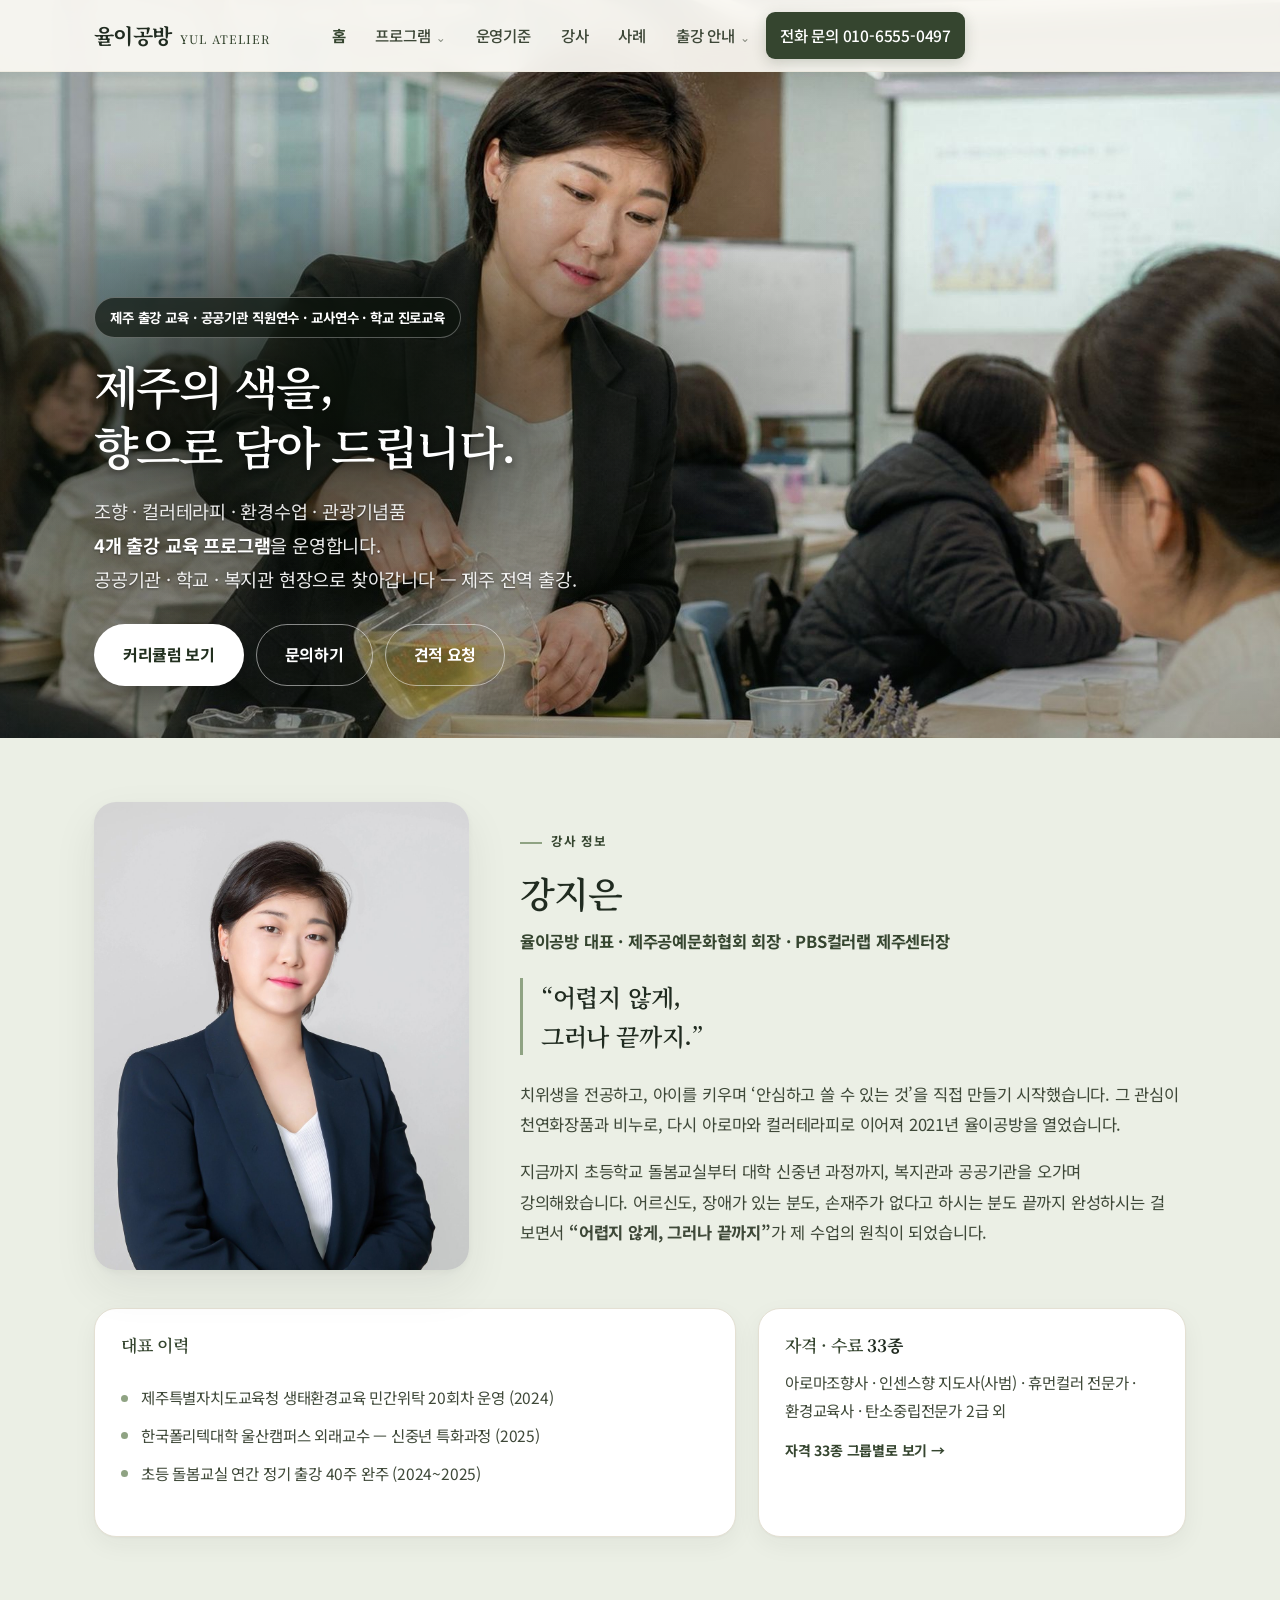
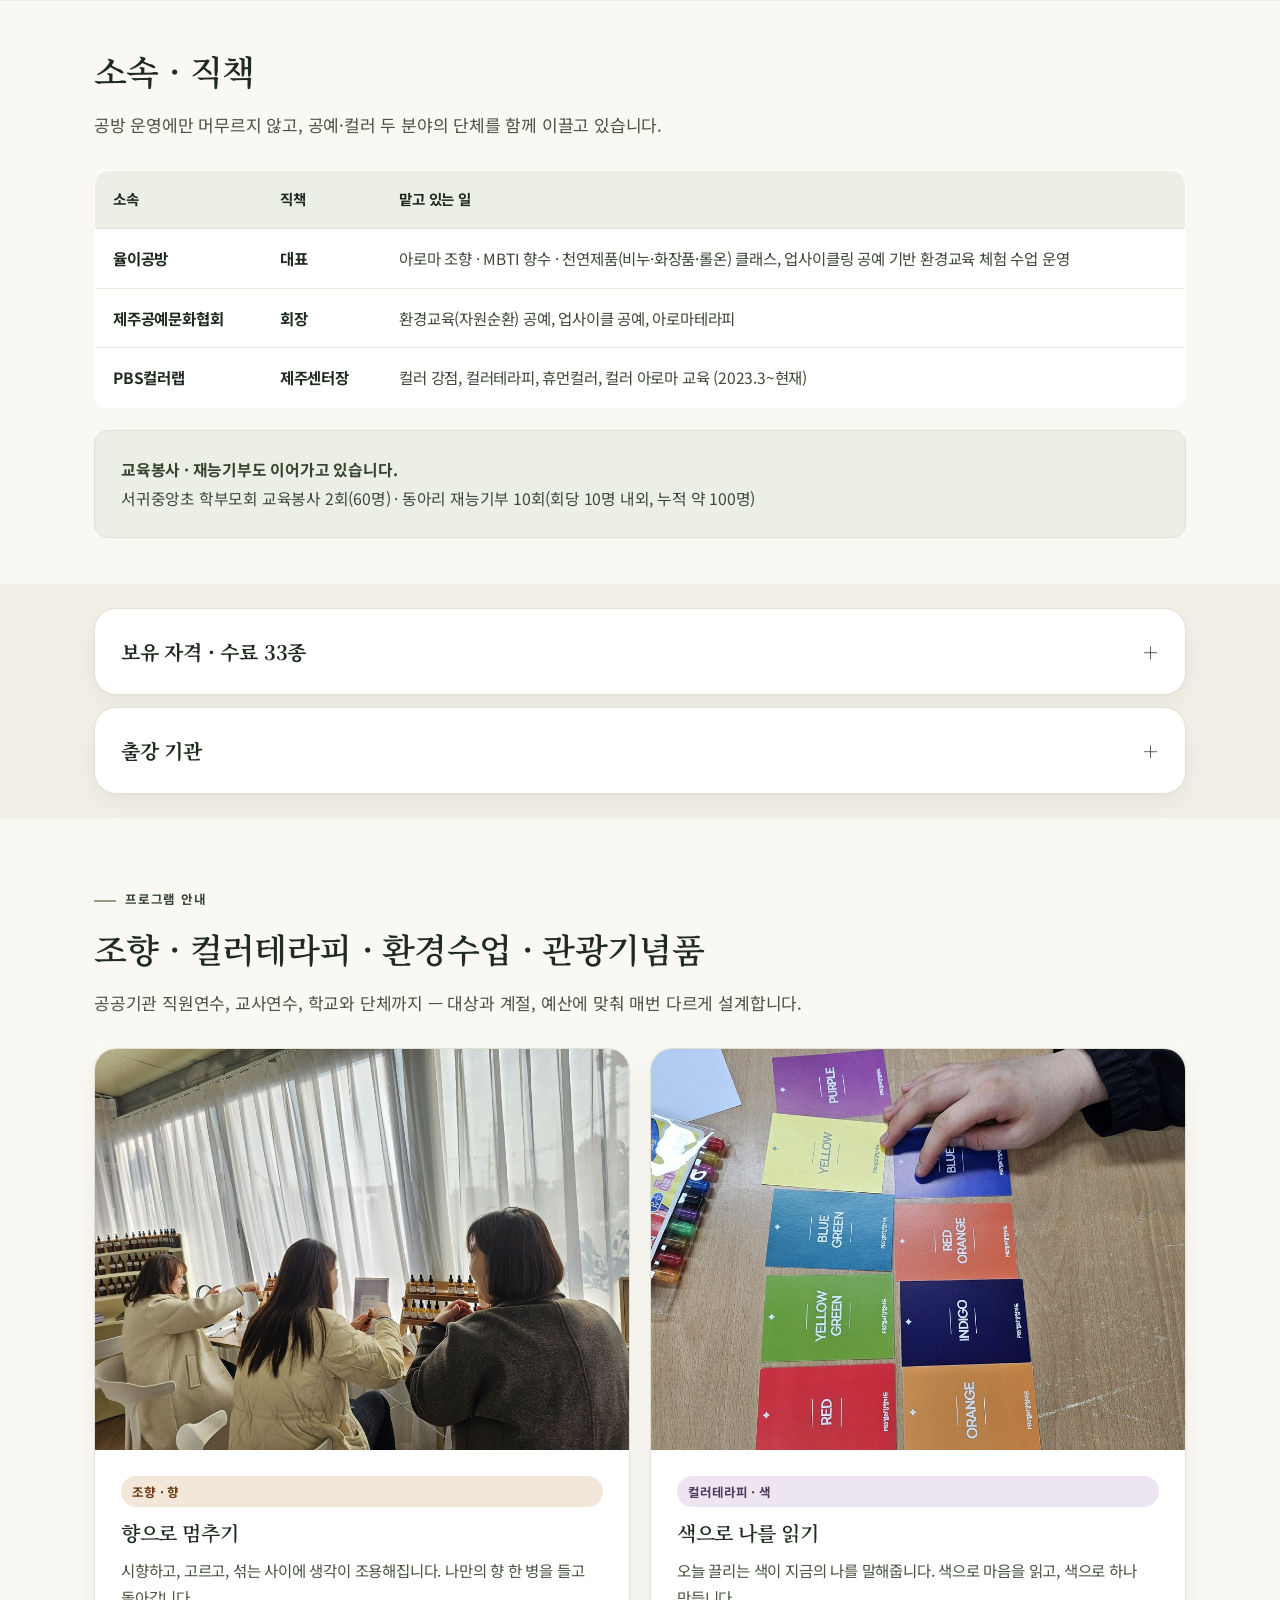
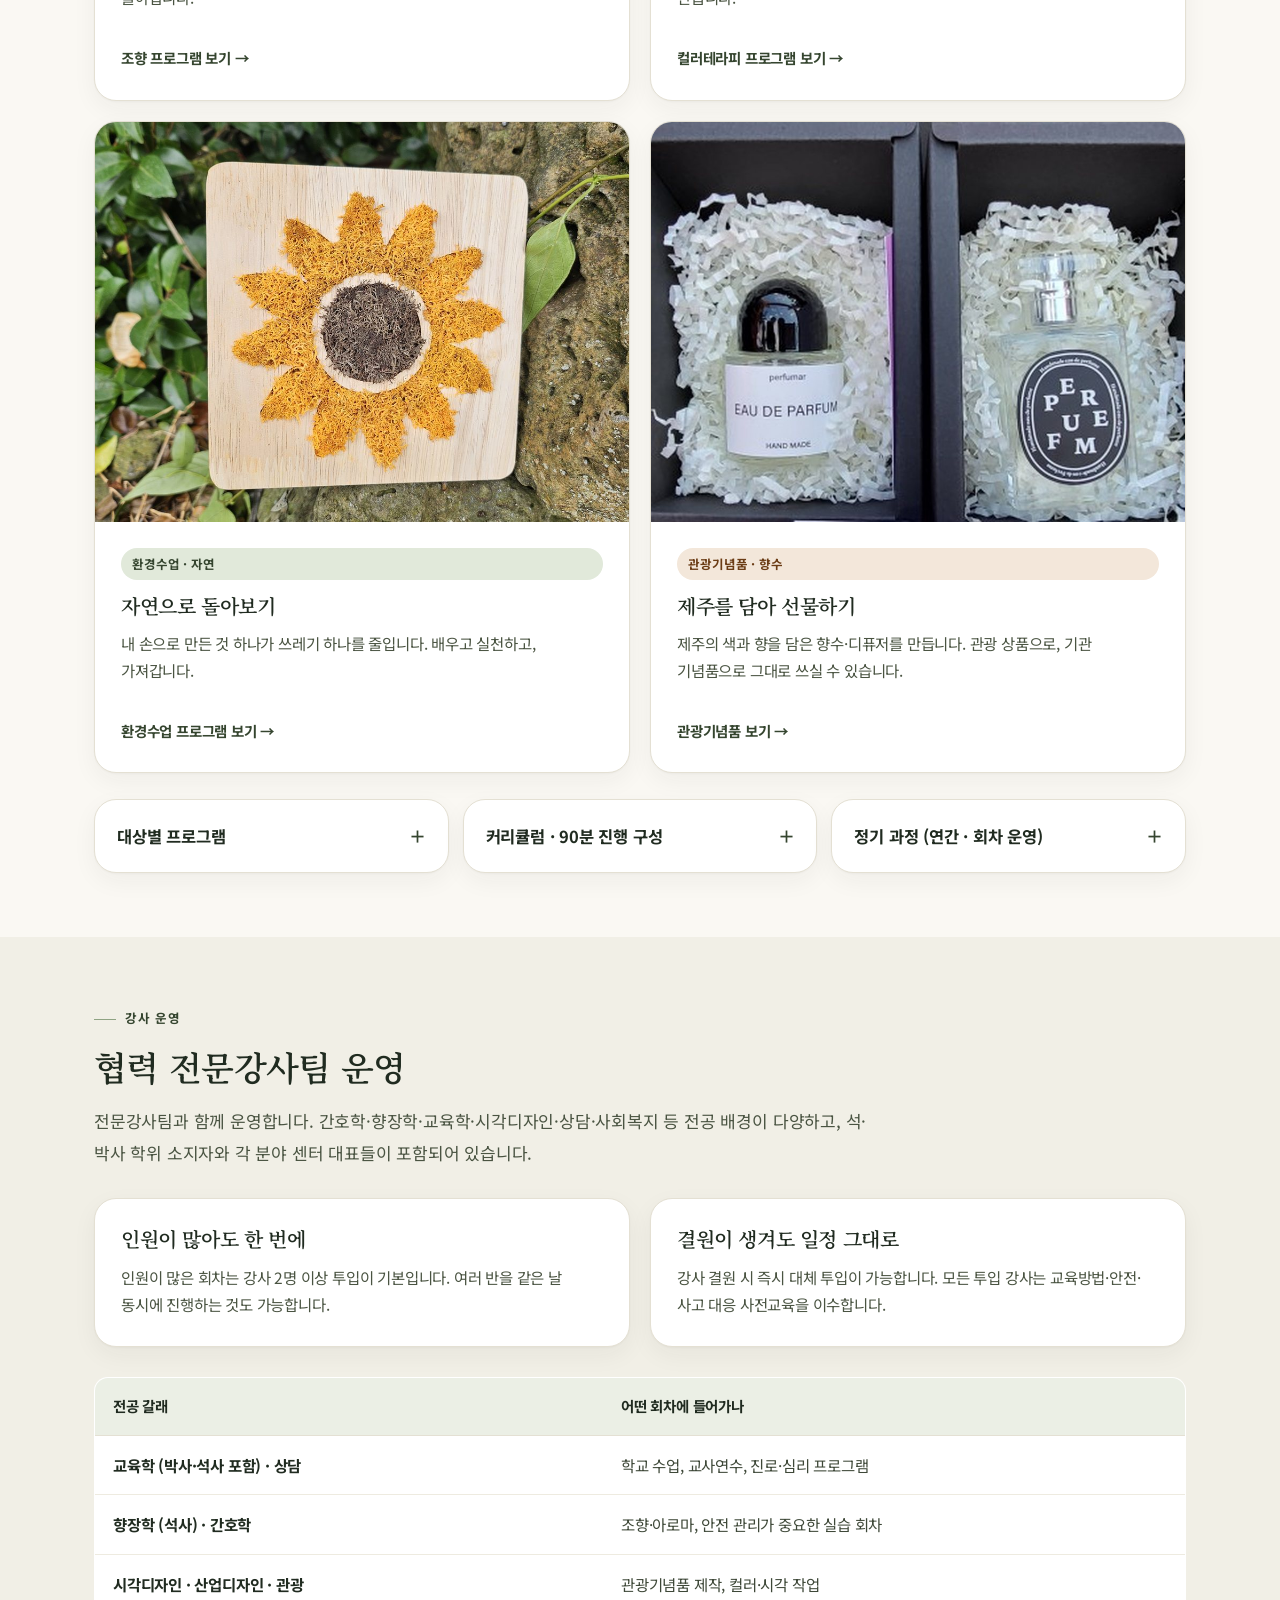
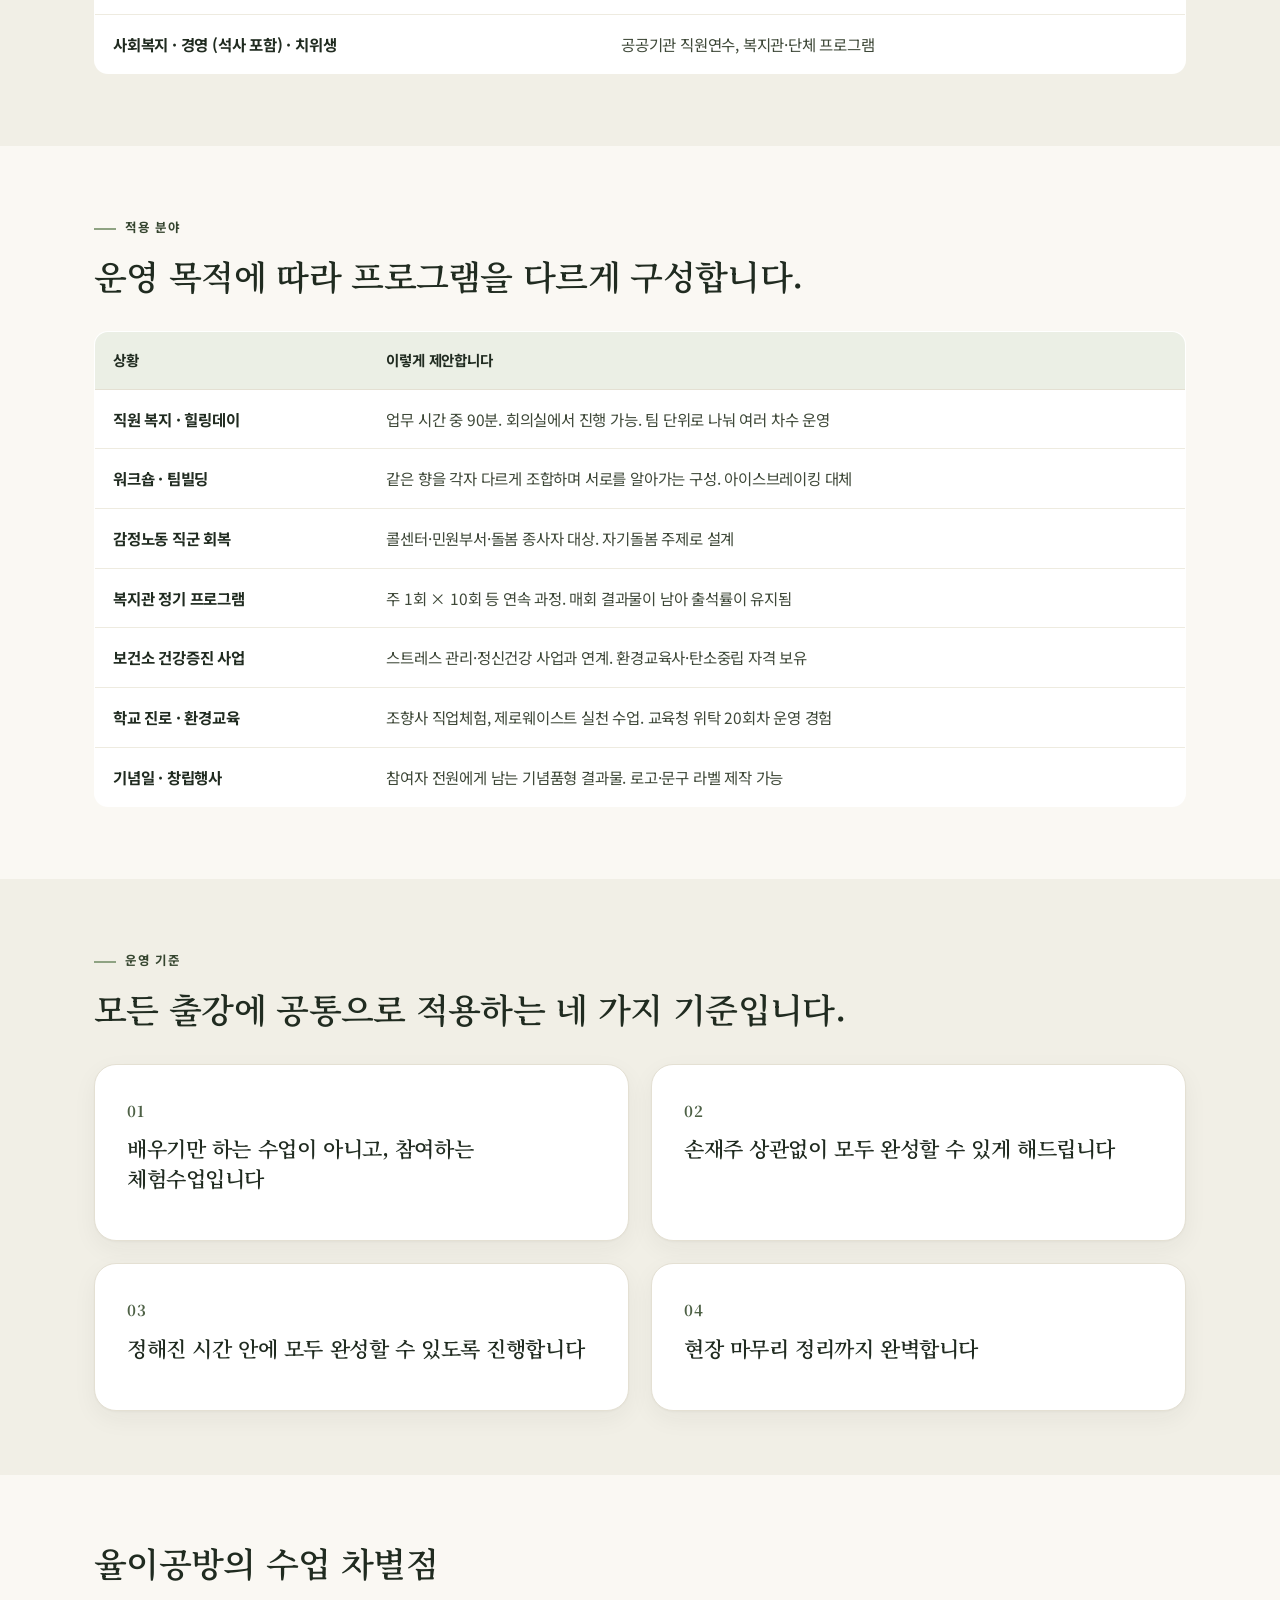
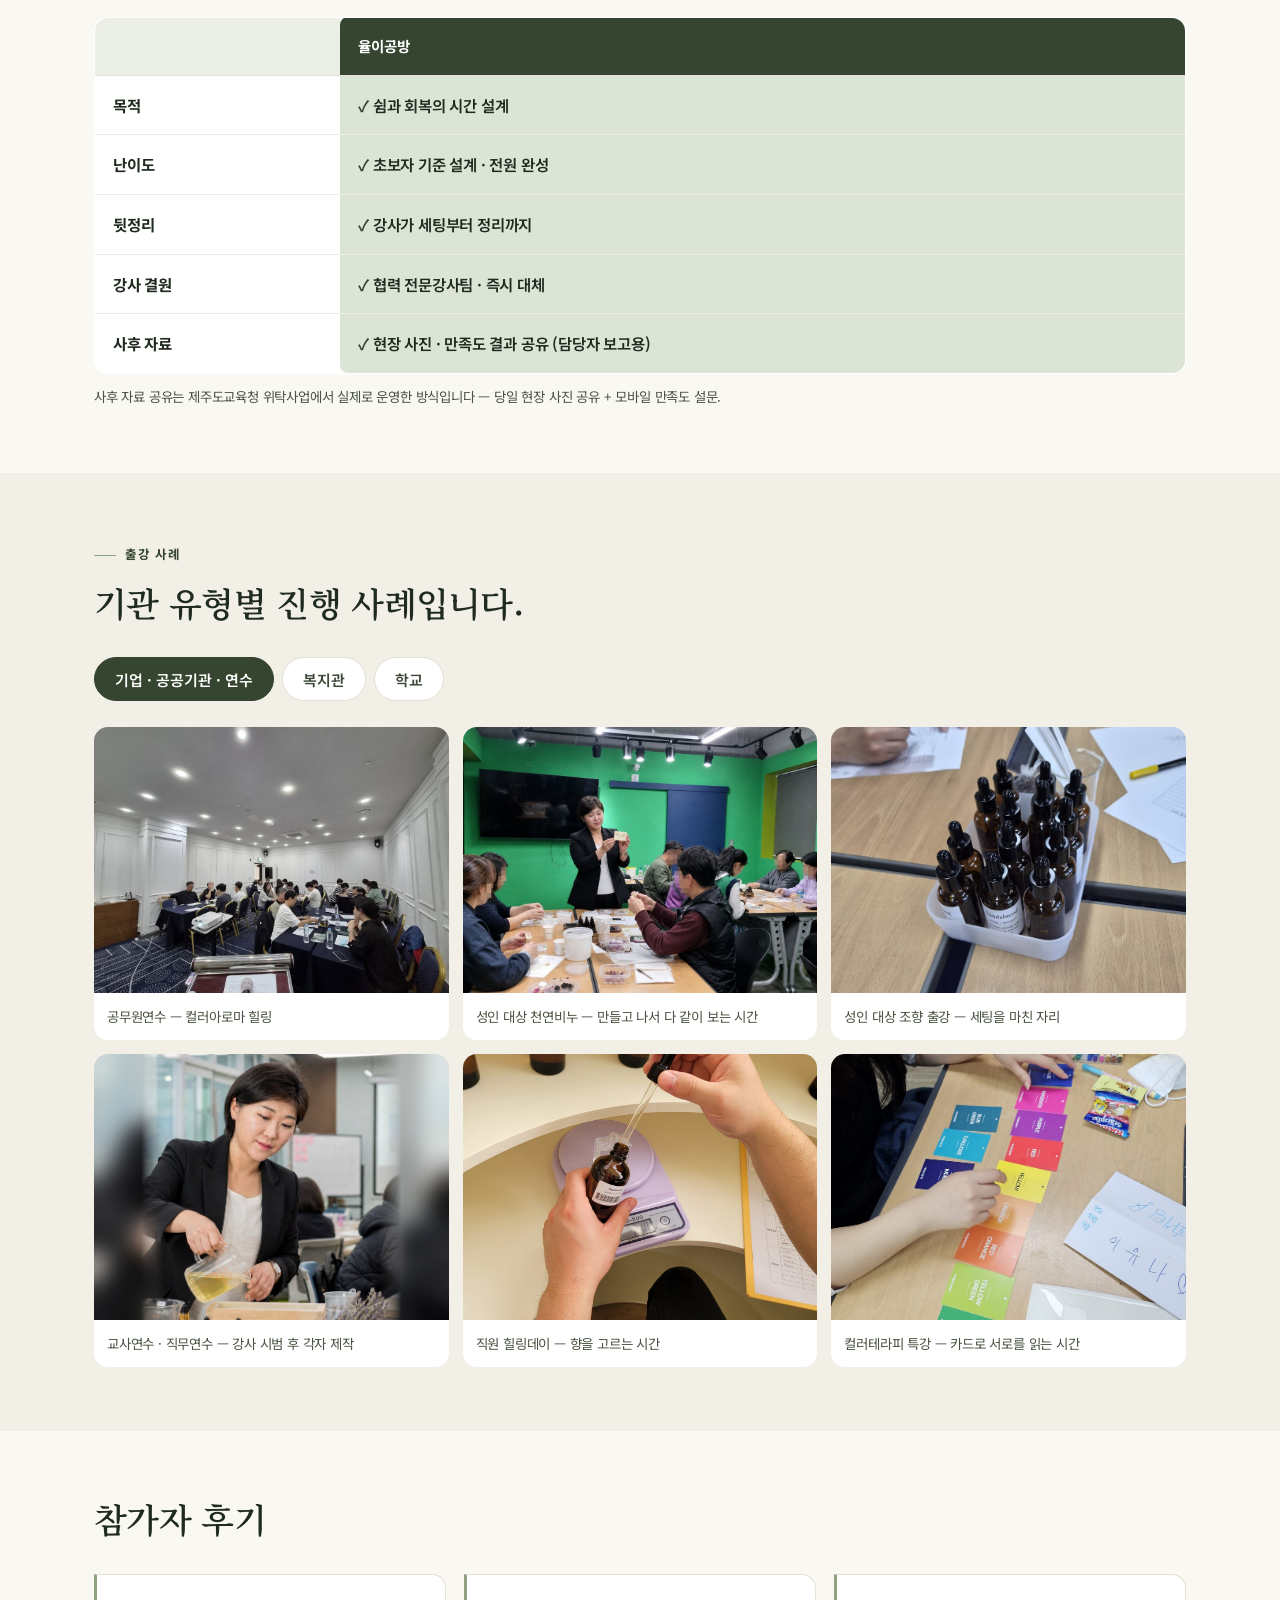
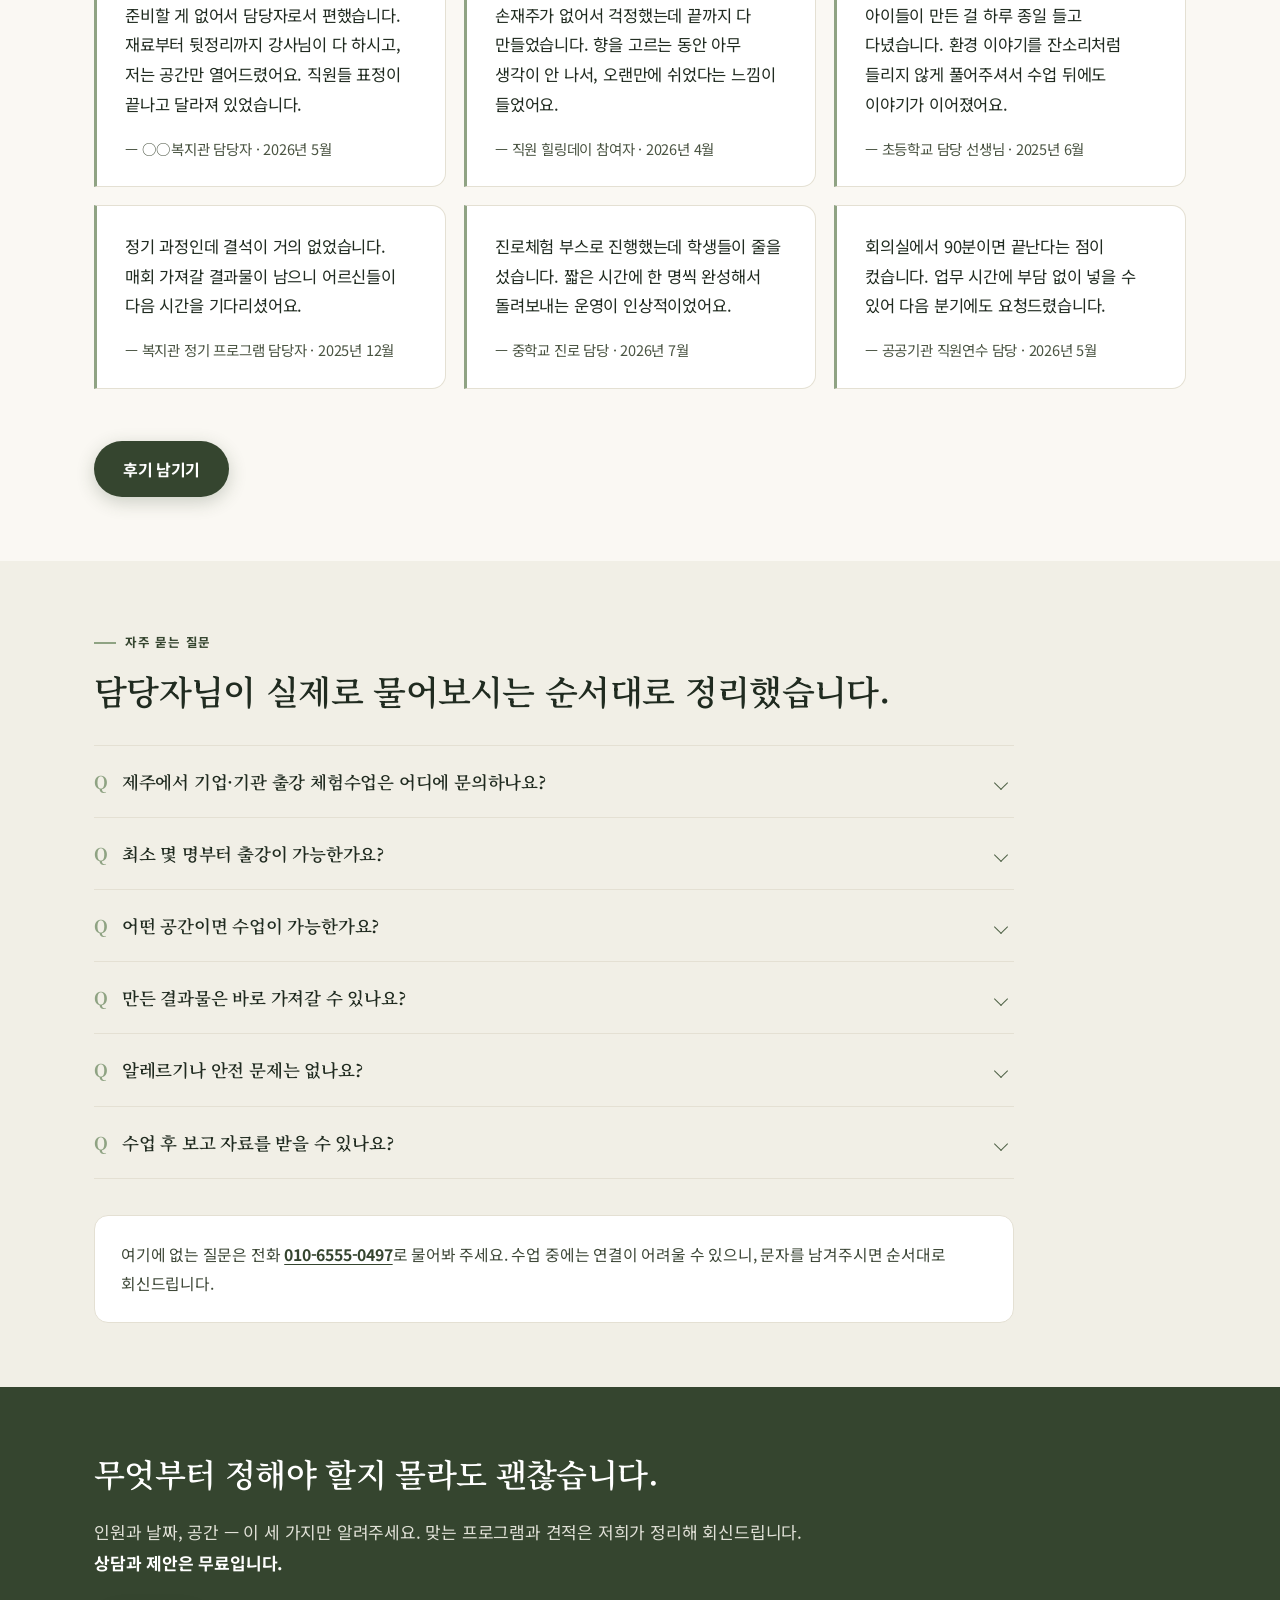
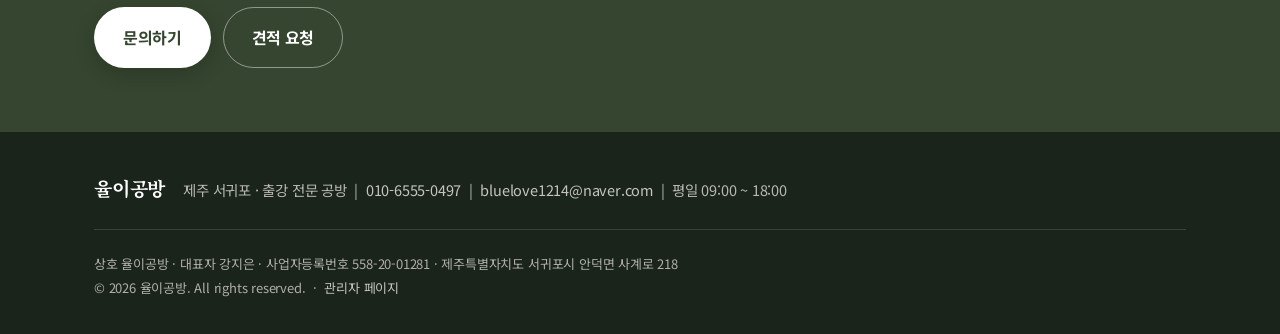
==== commit c1231bde: "Add files via upload" ====
--- a/index.html
+++ b/index.html
@@ -8,15 +8,15 @@
 <meta name="keywords" content="제주 출강수업, 공공기관 직원연수, 공무원 교육, 교사연수, 제주 조향클래스, 제주 향수만들기 출강, 관광기념품 향수, 학교 체험교육, 컬러테라피 출강, 퍼스널컬러 강의, 환경교육 출강, 천연비누 만들기 출강, 단체 체험수업, 서귀포 공방, 아로마테라피 강의">
 <meta name="author" content="율이공방 강지은">
 <!-- TODO 배포 시 아래 주소를 실제 도메인으로 한꺼번에 바꿔 주세요 (canonical / og:url / sitemap.xml / robots.txt) -->
-<link rel="canonical" href="https://yulyi.co.kr/">
+<link rel="canonical" href="https://www.yulatelier.com/">
 
 <meta property="og:type" content="website">
 <meta property="og:site_name" content="율이공방">
 <meta property="og:locale" content="ko_KR">
-<meta property="og:url" content="https://yulyi.co.kr/">
+<meta property="og:url" content="https://www.yulatelier.com/">
 <meta property="og:title" content="제주의 색을, 향으로 담아 드립니다 | 율이공방">
 <meta property="og:description" content="제주 출강 전문 공방. 공공기관 직원연수·교사연수·학교 교육·관광기념품 향수 만들기. 준비부터 뒷정리까지 저희가 합니다.">
-<meta property="og:image" content="https://yulyi.co.kr/og-cover.jpg">
+<meta property="og:image" content="https://www.yulatelier.com/og-cover.jpg">
 <meta property="og:image:width" content="1200">
 <meta property="og:image:height" content="630">
 <meta property="og:image:type" content="image/jpeg">
@@ -24,7 +24,7 @@
 <meta name="twitter:card" content="summary_large_image">
 <meta name="twitter:title" content="제주의 색을, 향으로 담아 드립니다 | 율이공방">
 <meta name="twitter:description" content="제주 출강 전문 공방. 공공기관 직원연수·교사연수·향수 만들기.">
-<meta name="twitter:image" content="https://yulyi.co.kr/og-cover.jpg">
+<meta name="twitter:image" content="https://www.yulatelier.com/og-cover.jpg">
 <meta name="theme-color" content="#35452F">
 
 <link rel="icon" href="/favicon.ico" sizes="any">
@@ -42,39 +42,39 @@
 <link rel="preconnect" href="https://fonts.googleapis.com">
 <link rel="preconnect" href="https://fonts.gstatic.com" crossorigin>
 <link href="https://fonts.googleapis.com/css2?family=Noto+Sans+KR:wght@400;500;700&family=Noto+Serif+KR:wght@500;600;700&display=optional" rel="stylesheet">
-<link rel="stylesheet" href="assets/style.css?v=26">
+<link rel="stylesheet" href="assets/style.css?v=28">
 
 <script type="application/ld+json">
 { "@context":"https://schema.org",
   "@graph":[
     { "@type":"WebSite",
-      "@id":"https://yulyi.co.kr/#website",
+      "@id":"https://www.yulatelier.com/#website",
       "name":"율이공방",
-      "url":"https://yulyi.co.kr/",
+      "url":"https://www.yulatelier.com/",
       "inLanguage":"ko-KR",
-      "publisher":{ "@id":"https://yulyi.co.kr/#org" } },
+      "publisher":{ "@id":"https://www.yulatelier.com/#org" } },
     { "@type":"WebPage",
-      "@id":"https://yulyi.co.kr/#webpage",
-      "url":"https://yulyi.co.kr/",
+      "@id":"https://www.yulatelier.com/#webpage",
+      "url":"https://www.yulatelier.com/",
       "name":"제주 출강 전문 공방 | 율이공방",
-      "isPartOf":{ "@id":"https://yulyi.co.kr/#website" },
-      "about":{ "@id":"https://yulyi.co.kr/#org" },
-      "primaryImageOfPage":"https://yulyi.co.kr/og-cover.jpg" },
+      "isPartOf":{ "@id":"https://www.yulatelier.com/#website" },
+      "about":{ "@id":"https://www.yulatelier.com/#org" },
+      "primaryImageOfPage":"https://www.yulatelier.com/og-cover.jpg" },
     { "@type":["Organization","LocalBusiness"],
-      "@id":"https://yulyi.co.kr/#org",
+      "@id":"https://www.yulatelier.com/#org",
       "name":"율이공방",
       "alternateName":"Yul Atelier",
-      "url":"https://yulyi.co.kr/",
+      "url":"https://www.yulatelier.com/",
       "description":"제주 서귀포에 있는 출강 전문 공방. 공공기관 직원연수, 교사연수, 학교 교육, 관광기념품 향수 만들기를 제주 전역으로 찾아가 진행합니다.",
       "foundingDate":"2021-10",
       "telephone":"+82-10-6555-0497",
       "email":"bluelove1214@naver.com",
-      "founder":{ "@id":"https://yulyi.co.kr/#kang" },
-      "employee":{ "@id":"https://yulyi.co.kr/#kang" },
+      "founder":{ "@id":"https://www.yulatelier.com/#kang" },
+      "employee":{ "@id":"https://www.yulatelier.com/#kang" },
       "address":{ "@type":"PostalAddress","streetAddress":"안덕면 사계로 218","addressLocality":"서귀포시","addressRegion":"제주특별자치도","addressCountry":"KR" },
       "areaServed": ["제주특별자치도"],
       "openingHours":"Mo-Fr 09:00-18:00",
-      "image":"https://yulyi.co.kr/og-cover.jpg",
+      "image":"https://www.yulatelier.com/og-cover.jpg",
       "makesOffer":[
         {"@type":"Offer","itemOffered":{"@type":"Service","name":"조향 출강 수업 — 나만의 시그니처 향수·아로마 롤온"}},
         {"@type":"Offer","itemOffered":{"@type":"Service","name":"컬러테라피 출강 수업 — 휴먼컬러·컬러강점"}},
@@ -83,11 +83,11 @@
       ]
     },
     { "@type":"Person",
-      "@id":"https://yulyi.co.kr/#kang",
+      "@id":"https://www.yulatelier.com/#kang",
       "name":"강지은",
       "jobTitle":"율이공방 대표 · 제주공예문화협회 회장 · PBS컬러랩 제주센터장",
-      "worksFor":{ "@id":"https://yulyi.co.kr/#org" },
-      "image":"https://yulyi.co.kr/assets/img/kang-jieun.jpg",
+      "worksFor":{ "@id":"https://www.yulatelier.com/#org" },
+      "image":"https://www.yulatelier.com/assets/img/kang-jieun.jpg",
       "knowsAbout":["조향","아로마테라피","컬러테라피","퍼스널컬러","환경교육","탄소중립","천연화장품","천연비누"],
       "hasCredential":[
         {"@type":"EducationalOccupationalCredential","name":"필크라이스트 아로마 조향사","credentialCategory":"자격증","recognizedBy":{"@type":"Organization","name":"국제아로마테라피협회(IAA)"}},
@@ -586,7 +586,7 @@
       <figure><img src="assets/img/p-public-3.jpg" alt="세미나실에서 진행한 공무원연수 컬러아로마 힐링 수업" width="900" height="675" loading="lazy"><figcaption data-cms="index-ac7159de">공무원연수 — 컬러아로마 힐링</figcaption></figure>
       <figure><img src="assets/img/p-public-2.jpg" alt="완성된 천연비누를 들어 보이며 설명하는 강사와 참여자들" width="900" height="675" loading="lazy"><figcaption data-cms="index-965e6d23">성인 대상 천연비누 — 만들고 나서 다 같이 보는 시간</figcaption></figure>
       <figure><img src="assets/img/p-corp-1.jpg" alt="강의실에서 진행한 성인 대상 조향 출강 수업" width="900" height="675" loading="lazy"><figcaption data-cms="index-6e338b94">성인 대상 조향 출강 — 세팅을 마친 자리</figcaption></figure>
-      <figure><img src="assets/img/teacher-at-work.jpg" alt="교사연수에서 강사가 천연비누액을 몰드에 붓는 시범을 보이는 모습" width="900" height="675" loading="lazy"><figcaption data-cms="index-corp4">교사연수 · 직무연수 — 강사 시범 후 각자 제작</figcaption></figure>
+      <figure><img src="assets/img/teacher-at-work.jpg?v=2" alt="교사연수에서 강사가 천연비누액을 몰드에 붓는 시범을 보이는 모습" width="900" height="675" loading="lazy"><figcaption data-cms="index-corp4">교사연수 · 직무연수 — 강사 시범 후 각자 제작</figcaption></figure>
       <figure><img src="assets/img/why-hands.jpg" alt="참여자가 조향 랙에서 에센셜 오일을 고르는 손" width="900" height="675" loading="lazy"><figcaption data-cms="index-corp5">직원 힐링데이 — 향을 고르는 시간</figcaption></figure>
       <figure><img src="assets/img/g-color-3.jpg" alt="컬러 카드를 나란히 늘어놓고 이야기를 나누는 장면" width="900" height="675" loading="lazy"><figcaption data-cms="index-corp6">컬러테라피 특강 — 카드로 서로를 읽는 시간</figcaption></figure>
     </div>
@@ -772,7 +772,7 @@
   <a class="kko" href="sms:01065550497">문자 문의</a>
 </nav>
 
-<script src="assets/site.js?v=26"></script>
+<script src="assets/site.js?v=28"></script>
 <script>
 /* #pick · #flow · #annual 로 들어오면 그 칸을 펼쳐 준다 */
 (function openAccFromHash(){
--- a/assets/style.css
+++ b/assets/style.css
@@ -939,6 +939,29 @@
   .hero-panel .btn-row .btn{ padding-top:13px; padding-bottom:13px; }
 }
 
+/* ── 화면이 낮을 때 (카톡·인스타 안에서 열었을 때) ──────────
+   카톡 안 브라우저는 위아래 막대 때문에 쓸 수 있는 높이가 560px 안팎이다.
+   첫 화면은 화면 높이를 따라 줄어드는데 글자 덩어리는 그대로라,
+   영상이 보이는 구간이 36px 까지 줄어든다("영상이 안 보인다"는 지적).
+   그래서 ① 첫 화면에 최소 높이를 두고 ② 글자를 한 번 더 줄인다. */
+@media (max-width:700px) and (max-height:720px){
+  .hero{ min-height:470px; }
+  @supports (height:100svh){ .hero{ min-height:max(470px, calc(100svh - 126px)); } }
+  .hero-wrap{ padding-top:14px; padding-bottom:14px; }
+  .hero-panel .tag{ margin-bottom:8px; font-size:11.5px; padding:5px 11px; }
+  .hero-panel h1{ font-size:clamp(21px,5.6vw,26px); margin-bottom:8px; }
+  .hero-panel .sub{ font-size:14px; margin-bottom:12px; }
+  .hero-panel .btn-row{ gap:7px; }
+  .hero-panel .btn-row .btn{ padding-top:11px; padding-bottom:11px; font-size:14.5px; }
+  /* 첫 화면이 낮아지면 둘째 줄 버튼이 영상의 밝은 부분에 걸려 흰 글자가 묻힌다.
+     딱지와 같은 방식으로 버튼에만 옅은 유리막을 깔아 둔다 (영상은 그대로 밝게 둔 채). */
+  .hero-panel .btn-ghost{ background:rgba(13,20,12,.34); backdrop-filter:blur(4px); }
+}
+/* 아주 낮은 화면에서는 설명글까지 접는다 — 제목과 버튼만 남긴다 */
+@media (max-width:700px) and (max-height:600px){
+  .hero-panel .sub{ display:none; }
+}
+
 /* 폰에서 첫 화면 버튼 — 세 개가 세로로 길게 쌓이지 않게 */
 @media(max-width:700px){
   .hero-panel .btn-row{ display:flex; flex-wrap:wrap; gap:8px; }
